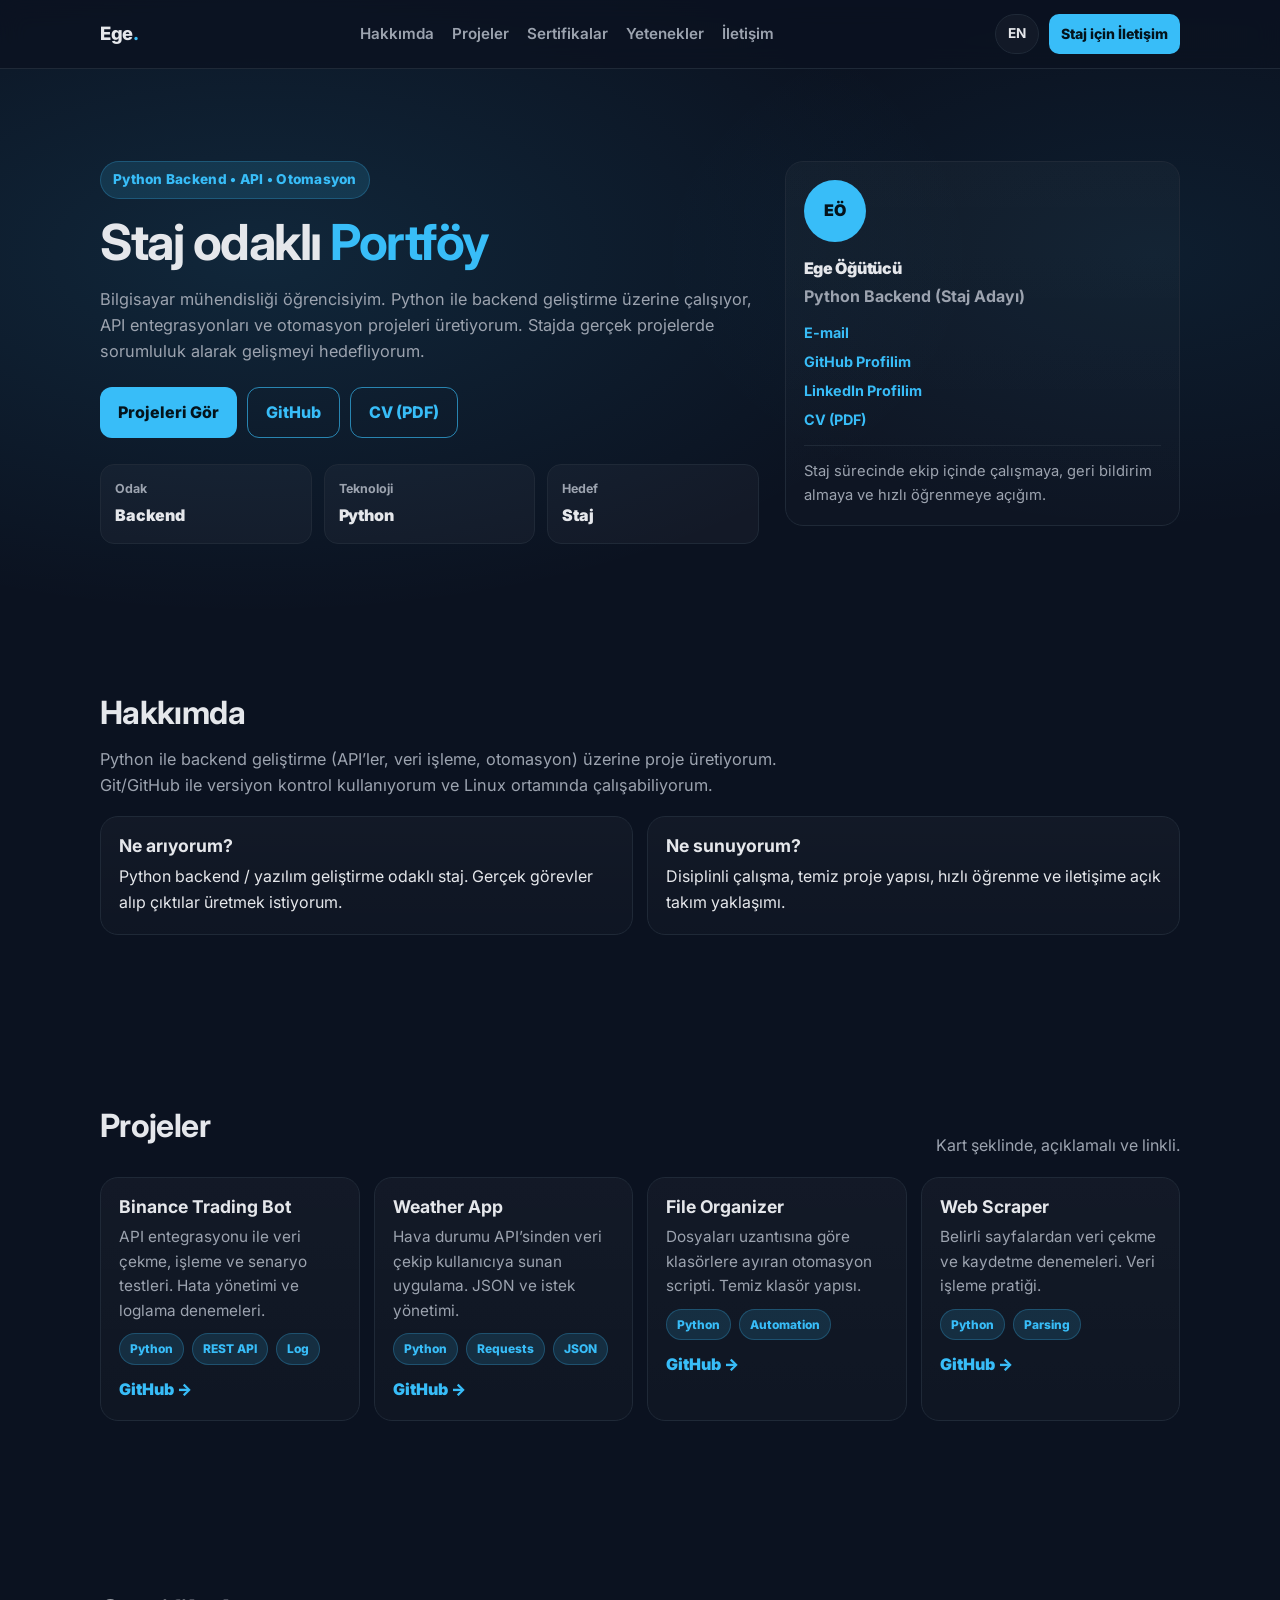
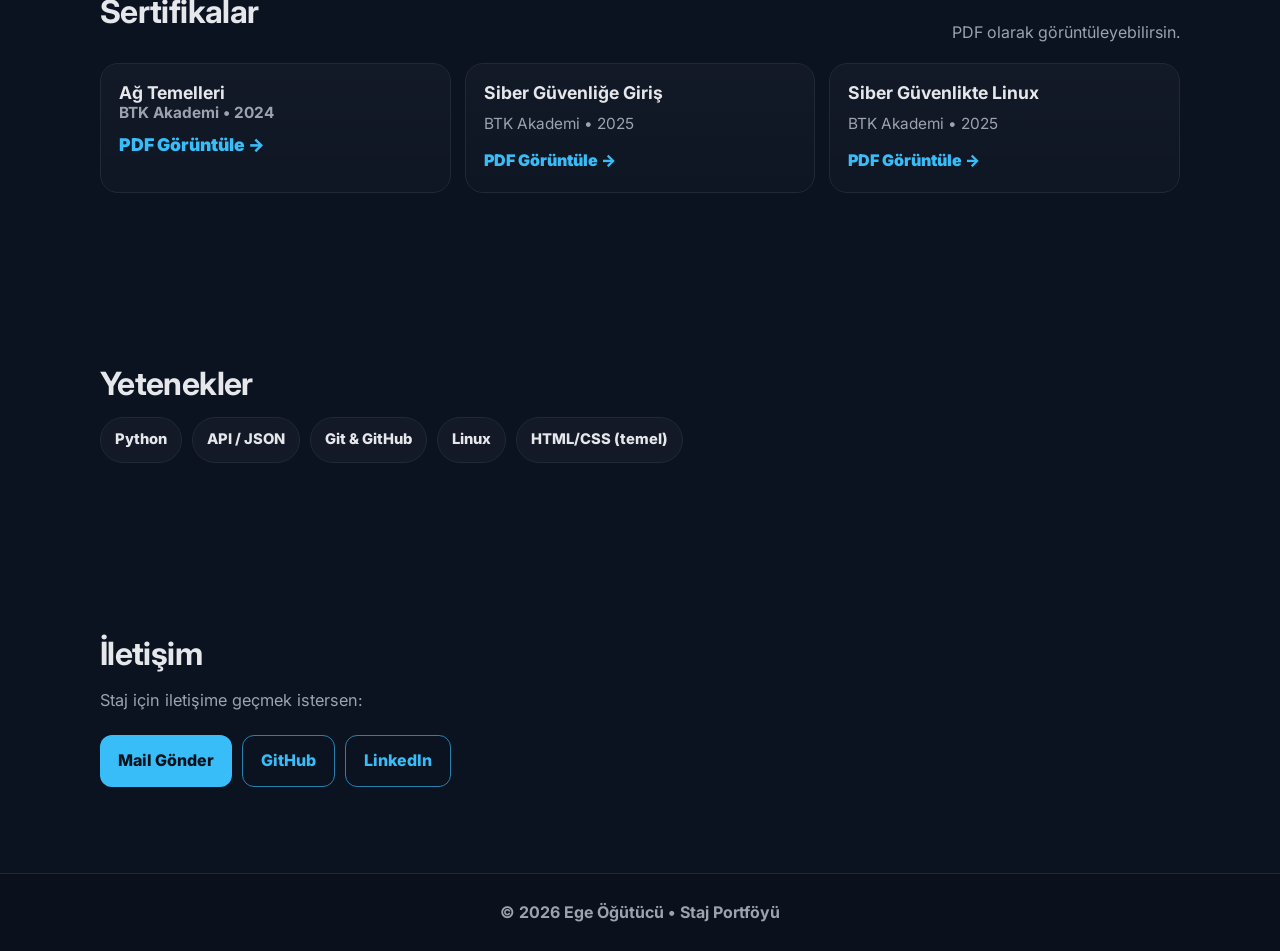
==== index.html @ eed1f924 "Web sitem ve siber güvenlik dökümanlarım" ====
<!doctype html>
<html lang="tr">

<head>
  <meta charset="UTF-8" />
  <meta name="viewport" content="width=device-width, initial-scale=1" />
  <title>Ege Öğütücü | Staj Portföyü</title>
  <meta name="description" content="Ege Öğütücü - Python Backend odaklı staj portföy sitesi." />

  <link rel="preconnect" href="https://fonts.googleapis.com">
  <link rel="preconnect" href="https://fonts.gstatic.com" crossorigin>
  <link href="https://fonts.googleapis.com/css2?family=Inter:wght@400;600;800&display=swap" rel="stylesheet">
  <link rel="stylesheet" href="style.css" />
</head>

<body>
  <!-- NAV -->
  <nav class="nav">
    <div class="container nav-inner">
      <a class="brand" href="#top">Ege<span>.</span></a>

      <div class="nav-links">
        <a href="#about">Hakkımda</a>
        <a href="#projects">Projeler</a>
        <a href="#certificates">Sertifikalar</a>
        <a href="#skills">Yetenekler</a>
        <a href="#contact">İletişim</a>
      </div>

      <div class="nav-actions">
        <a class="pill" href="en.html">EN</a>
        <a class="btn btn-sm" href="#contact">Staj için İletişim</a>
      </div>
    </div>
  </nav>

  <!-- HERO (BURASI SADECE HERO) -->
  <main id="top" class="hero">
    <div class="container hero-grid">
      <!-- SOL -->
      <div>
        <p class="badge">Python Backend • API • Otomasyon</p>
        <h1>Staj odaklı <span class="accent">Portföy</span></h1>
        <p class="subtitle">
          Bilgisayar mühendisliği öğrencisiyim. Python ile backend geliştirme üzerine çalışıyor,
          API entegrasyonları ve otomasyon projeleri üretiyorum. Stajda gerçek projelerde sorumluluk alarak gelişmeyi
          hedefliyorum.
        </p>

        <div class="cta">
          <a class="btn" href="#projects">Projeleri Gör</a>
          <a class="btn btn-ghost" href="https://github.com/Egeogutucu26" target="_blank"
            rel="noreferrer noopener">GitHub</a>
          <a class="btn btn-ghost" href="Ege-Ogutucu-CV.pdf" target="_blank" rel="noreferrer noopener">CV (PDF)</a>
        </div>

        <div class="stats">
          <div class="stat">
            <div class="k">Odak</div>
            <div class="v">Backend</div>
          </div>
          <div class="stat">
            <div class="k">Teknoloji</div>
            <div class="v">Python</div>
          </div>
          <div class="stat">
            <div class="k">Hedef</div>
            <div class="v">Staj</div>
          </div>
        </div>
      </div>

      <!-- SAĞ: PROFİL KARTI -->
      <aside class="card profile">
        <div class="avatar">EÖ</div>
        <div class="p-name">Ege Öğütücü</div>
        <div class="p-role">Python Backend (Staj Adayı)</div>

        <div class="p-links">
          <a href="mailto:egeogutucu@gmail.com">E-mail</a>
          <a href="https://github.com/Egeogutucu26" target="_blank" rel="noreferrer noopener">GitHub Profilim</a>
          <a href="https://www.linkedin.com/in/ege-öğütücü-393560169" target="_blank" rel="noreferrer noopener">LinkedIn
            Profilim</a>
          <a href="Ege-Ogutucu-CV.pdf" target="_blank" rel="noreferrer noopener">CV (PDF)</a>
        </div>

        <div class="p-note">
          Staj sürecinde ekip içinde çalışmaya, geri bildirim almaya ve hızlı öğrenmeye açığım.
        </div>
      </aside>
    </div>
  </main>

  <!-- ABOUT -->
  <section id="about" class="section">
    <div class="container">
      <h2>Hakkımda</h2>
      <p class="lead">
        Python ile backend geliştirme (API’ler, veri işleme, otomasyon) üzerine proje üretiyorum.
        Git/GitHub ile versiyon kontrol kullanıyorum ve Linux ortamında çalışabiliyorum.
      </p>

      <div class="two">
        <div class="card">
          <h3>Ne arıyorum?</h3>
          <p>Python backend / yazılım geliştirme odaklı staj. Gerçek görevler alıp çıktılar üretmek istiyorum.</p>
        </div>
        <div class="card">
          <h3>Ne sunuyorum?</h3>
          <p>Disiplinli çalışma, temiz proje yapısı, hızlı öğrenme ve iletişime açık takım yaklaşımı.</p>
        </div>
      </div>
    </div>
  </section>

  <!-- PROJECTS -->
  <section id="projects" class="section">
    <div class="container">
      <div class="head">
        <h2>Projeler</h2>
        <p class="muted">Kart şeklinde, açıklamalı ve linkli.</p>
      </div>

      <div class="grid">
        <article class="card project">
          <h3>Binance Trading Bot</h3>
          <p>API entegrasyonu ile veri çekme, işleme ve senaryo testleri. Hata yönetimi ve loglama denemeleri.</p>
          <div class="tags"><span>Python</span><span>REST API</span><span>Log</span></div>
          <a class="link" href="https://github.com/Egeogutucu26" target="_blank" rel="noreferrer noopener">GitHub →</a>
        </article>

        <article class="card project">
          <h3>Weather App</h3>
          <p>Hava durumu API’sinden veri çekip kullanıcıya sunan uygulama. JSON ve istek yönetimi.</p>
          <div class="tags"><span>Python</span><span>Requests</span><span>JSON</span></div>
          <a class="link" href="https://github.com/Egeogutucu26" target="_blank" rel="noreferrer noopener">GitHub →</a>
        </article>

        <article class="card project">
          <h3>File Organizer</h3>
          <p>Dosyaları uzantısına göre klasörlere ayıran otomasyon scripti. Temiz klasör yapısı.</p>
          <div class="tags"><span>Python</span><span>Automation</span></div>
          <a class="link" href="https://github.com/Egeogutucu26" target="_blank" rel="noreferrer noopener">GitHub →</a>
        </article>

        <article class="card project">
          <h3>Web Scraper</h3>
          <p>Belirli sayfalardan veri çekme ve kaydetme denemeleri. Veri işleme pratiği.</p>
          <div class="tags"><span>Python</span><span>Parsing</span></div>
          <a class="link" href="https://github.com/Egeogutucu26" target="_blank" rel="noreferrer noopener">GitHub →</a>
        </article>
      </div>
    </div>
  </section>

  <!-- CERTIFICATES (BUNLAR ARTIK DOĞRU YERDE) -->
  <section id="certificates" class="section">
    <div class="container">
      <div class="head">
        <h2>Sertifikalar</h2>
        <p class="muted">PDF olarak görüntüleyebilirsin.</p>
      </div>

      <div class="grid">
        <article class="card project">
          <h3>Ağ Temelleri<f/h3>
          <p>BTK Akademi • 2024</p>
          <a class="link" href="ag-temelleri.pdf" target="_blank" rel="noreferrer noopener">PDF Görüntüle →</a>
        </article>

        <article class="card project">
          <h3>Siber Güvenliğe Giriş</h3>
          <p>BTK Akademi • 2025</p>
          <a class="link" href="siber-guvenlik-giris.pdf" target="_blank" rel="noreferrer noopener">PDF Görüntüle →</a>
        </article>

        <article class="card project">
          <h3>Siber Güvenlikte Linux</h3>
          <p>BTK Akademi • 2025</p>
          <a class="link" href="siber-linux.pdf" target="_blank" rel="noreferrer noopener">PDF Görüntüle →</a>
        </article>
      </div>
    </div>
  </section>

  <!-- SKILLS -->
  <section id="skills" class="section">
    <div class="container">
      <h2>Yetenekler</h2>
      <div class="skills">
        <span class="chip">Python</span>
        <span class="chip">API / JSON</span>
        <span class="chip">Git & GitHub</span>
        <span class="chip">Linux</span>
        <span class="chip">HTML/CSS (temel)</span>
      </div>
    </div>
  </section>

  <!-- CONTACT -->
  <section id="contact" class="section">
    <div class="container">
      <h2>İletişim</h2>
      <p class="lead">Staj için iletişime geçmek istersen:</p>

      <div class="cta">
        <a class="btn" href="mailto:egeogutucu@gmail.com">Mail Gönder</a>
        <a class="btn btn-ghost" href="https://github.com/Egeogutucu26" target="_blank"
          rel="noreferrer noopener">GitHub</a>
        <a class="btn btn-ghost" href="https://www.linkedin.com/in/ege-öğütücü-393560169" target="_blank"
          rel="noreferrer noopener">LinkedIn</a>
      </div>
    </div>
  </section>

  <footer class="footer">
    <div class="container">
      © <span id="year"></span> Ege Öğütücü • Staj Portföyü
    </div>
  </footer>

  <script>
    document.getElementById("year").textContent = new Date().getFullYear();
  </script>
</body>

</html>
---- style.css ----
/* =========================
   RESET + THEME
========================= */
* {
  margin: 0;
  padding: 0;
  box-sizing: border-box;
}

:root {
  --bg: #0b1220;
  --panel: #0f172a;
  --panel2: #111827;
  --border: #1f2937;
  --text: #e5e7eb;
  --muted: #9ca3af;
  --accent: #38bdf8;
  --accentSoft: rgba(56, 189, 248, .14);
  --shadow: 0 18px 45px rgba(0, 0, 0, .35);
  --radius: 18px;
}

html {
  scroll-behavior: smooth;
}

body {
  font-family: "Inter", system-ui, -apple-system, Segoe UI, Roboto, Arial, sans-serif;
  background: radial-gradient(1200px 600px at 20% 10%, rgba(56, 189, 248, .12), transparent 60%),
    radial-gradient(900px 500px at 90% 10%, rgba(48, 186, 245, 0.07), transparent 55%),
    var(--bg);
  color: var(--text);
  line-height: 1.6;
}

/* =========================
   LAYOUT
========================= */
.container {
  max-width: 1120px;
  margin: 0 auto;
  padding: 0 20px;
}

.section {
  padding: 86px 0;
}

h1,
h2,
h3 {
  line-height: 1.2;
}

h2 {
  font-size: 2rem;
  margin-bottom: 14px;
  letter-spacing: -0.02em;
}

h3 {
  font-size: 1.1rem;
  margin-bottom: 8px;
}

.lead {
  max-width: 760px;
  color: var(--muted);
  font-size: 1.02rem;
}

.muted {
  color: var(--muted);
}

.accent {
  color: var(--accent);
}

/* =========================
   NAV
========================= */
.nav {
  position: sticky;
  top: 0;
  z-index: 50;
  background: rgba(11, 18, 32, .75);
  backdrop-filter: blur(12px);
  border-bottom: 1px solid var(--border);
}

.nav-inner {
  height: 68px;
  display: flex;
  align-items: center;
  justify-content: space-between;
  gap: 18px;
}

.brand {
  text-decoration: none;
  font-weight: 800;
  font-size: 1.15rem;
  color: var(--text);
  letter-spacing: -0.02em;
}

.brand span {
  color: var(--accent);
}

.nav-links {
  display: flex;
  gap: 18px;
  align-items: center;
  flex-wrap: wrap;
}

.nav-links a {
  text-decoration: none;
  color: var(--muted);
  font-weight: 600;
  font-size: .95rem;
}

.nav-links a:hover {
  color: var(--accent);
}

.nav-actions {
  display: flex;
  align-items: center;
  gap: 10px;
}

/* Language pill */
.pill {
  text-decoration: none;
  color: var(--text);
  border: 1px solid var(--border);
  background: rgba(255, 255, 255, .03);
  padding: 8px 12px;
  border-radius: 999px;
  font-weight: 700;
  font-size: .85rem;
}

.pill:hover {
  border-color: rgba(56, 189, 248, .6);
  background: var(--accentSoft);
}

/* =========================
   BUTTONS
========================= */
.btn {
  display: inline-flex;
  align-items: center;
  justify-content: center;
  gap: 8px;
  padding: 12px 18px;
  border-radius: 12px;
  background: var(--accent);
  color: #04131b;
  text-decoration: none;
  font-weight: 800;
  transition: transform .15s ease, box-shadow .15s ease, background .15s ease;
}

.btn:hover {
  transform: translateY(-2px);
  box-shadow: 0 14px 35px rgba(56, 189, 248, .18);
}

.btn-ghost {
  background: transparent;
  color: var(--accent);
  border: 1px solid rgba(56, 189, 248, .65);
}

.btn-ghost:hover {
  background: var(--accentSoft);
  box-shadow: none;
}

.btn-sm {
  padding: 9px 12px;
  border-radius: 10px;
  font-size: .88rem;
}

/* =========================
   HERO
========================= */
.hero {
  padding: 92px 0 64px;
}

.hero-grid {
  display: grid;
  grid-template-columns: 1.25fr .75fr;
  gap: 26px;
  align-items: start;
}

.badge {
  display: inline-block;
  padding: 7px 12px;
  border-radius: 999px;
  background: var(--accentSoft);
  color: var(--accent);
  border: 1px solid rgba(56, 189, 248, .25);
  font-weight: 800;
  font-size: .85rem;
  letter-spacing: .02em;
  margin-bottom: 14px;
}

.hero h1 {
  font-size: clamp(2.2rem, 4vw, 3.1rem);
  letter-spacing: -0.03em;
}

.subtitle {
  margin-top: 14px;
  max-width: 680px;
  color: var(--muted);
  font-size: 1.02rem;
}

.cta {
  margin-top: 22px;
  display: flex;
  gap: 10px;
  flex-wrap: wrap;
}

/* Stats */
.stats {
  margin-top: 26px;
  display: grid;
  grid-template-columns: repeat(3, 1fr);
  gap: 12px;
}

.stat {
  padding: 14px;
  border-radius: 14px;
  background: rgba(255, 255, 255, .03);
  border: 1px solid var(--border);
}

.stat .k {
  color: var(--muted);
  font-size: .78rem;
  font-weight: 700;
}

.stat .v {
  margin-top: 4px;
  font-weight: 900;
  letter-spacing: -0.01em;
}

/* =========================
   CARDS
========================= */
.card {
  background: linear-gradient(180deg, rgba(255, 255, 255, .03), rgba(255, 255, 255, .015));
  border: 1px solid var(--border);
  border-radius: var(--radius);
  padding: 18px;
  box-shadow: none;
}

.profile {
  position: sticky;
  top: 92px;
}

.avatar {
  width: 62px;
  height: 62px;
  border-radius: 50%;
  background: var(--accent);
  color: #04131b;
  display: grid;
  place-items: center;
  font-weight: 900;
  margin-bottom: 14px;
}

.p-name {
  font-weight: 900;
  letter-spacing: -0.02em;
}

.p-role {
  color: var(--muted);
  font-weight: 700;
  margin-top: 2px;
}

.p-links {
  margin-top: 12px;
  display: grid;
  gap: 6px;
}

.p-links a {
  text-decoration: none;
  color: var(--accent);
  font-weight: 700;
  font-size: .9rem;
}

.p-note {
  margin-top: 14px;
  padding-top: 14px;
  border-top: 1px solid var(--border);
  color: var(--muted);
  font-size: .92rem;
}

/* =========================
   ABOUT LAYOUT
========================= */
.two {
  margin-top: 18px;
  display: grid;
  grid-template-columns: repeat(2, 1fr);
  gap: 14px;
}

/* =========================
   PROJECT GRID
========================= */
.head {
  display: flex;
  align-items: end;
  justify-content: space-between;
  gap: 14px;
  margin-bottom: 18px;
}

.grid {
  display: grid;
  grid-template-columns: repeat(auto-fit, minmax(240px, 1fr));
  gap: 14px;
}

.project {
  transition: transform .15s ease, box-shadow .15s ease, border-color .15s ease;
}

.project:hover {
  transform: translateY(-4px);
  border-color: rgba(56, 189, 248, .35);
  box-shadow: var(--shadow);
}

.project p {
  color: var(--muted);
  font-size: .96rem;
}

.tags {
  margin-top: 10px;
  display: flex;
  gap: 8px;
  flex-wrap: wrap;
}

.tags span {
  display: inline-flex;
  padding: 5px 10px;
  border-radius: 999px;
  background: var(--accentSoft);
  border: 1px solid rgba(56, 189, 248, .25);
  color: var(--accent);
  font-weight: 800;
  font-size: .75rem;
}

.link {
  display: inline-block;
  margin-top: 12px;
  text-decoration: none;
  color: var(--accent);
  font-weight: 900;
}

/* =========================
   SKILLS
========================= */
.skills {
  display: flex;
  flex-wrap: wrap;
  gap: 10px;
  margin-top: 10px;
}

.chip {
  display: inline-flex;
  padding: 10px 14px;
  border-radius: 999px;
  border: 1px solid var(--border);
  background: rgba(255, 255, 255, .03);
  font-weight: 800;
  font-size: .92rem;
}

/* =========================
   FOOTER
========================= */
.footer {
  border-top: 1px solid var(--border);
  padding: 26px 0;
  color: var(--muted);
  text-align: center;
  font-weight: 700;
  background: rgba(0, 0, 0, .12);
}

/* =========================
   RESPONSIVE
========================= */
@media (max-width: 980px) {
  .hero-grid {
    grid-template-columns: 1fr;
  }

  .profile {
    position: static;
  }

  .stats {
    grid-template-columns: 1fr;
  }

  .two {
    grid-template-columns: 1fr;
  }

  .nav-inner {
    height: auto;
    padding: 12px 0;
    align-items: flex-start;
  }

  .nav-links {
    gap: 12px;
  }
}
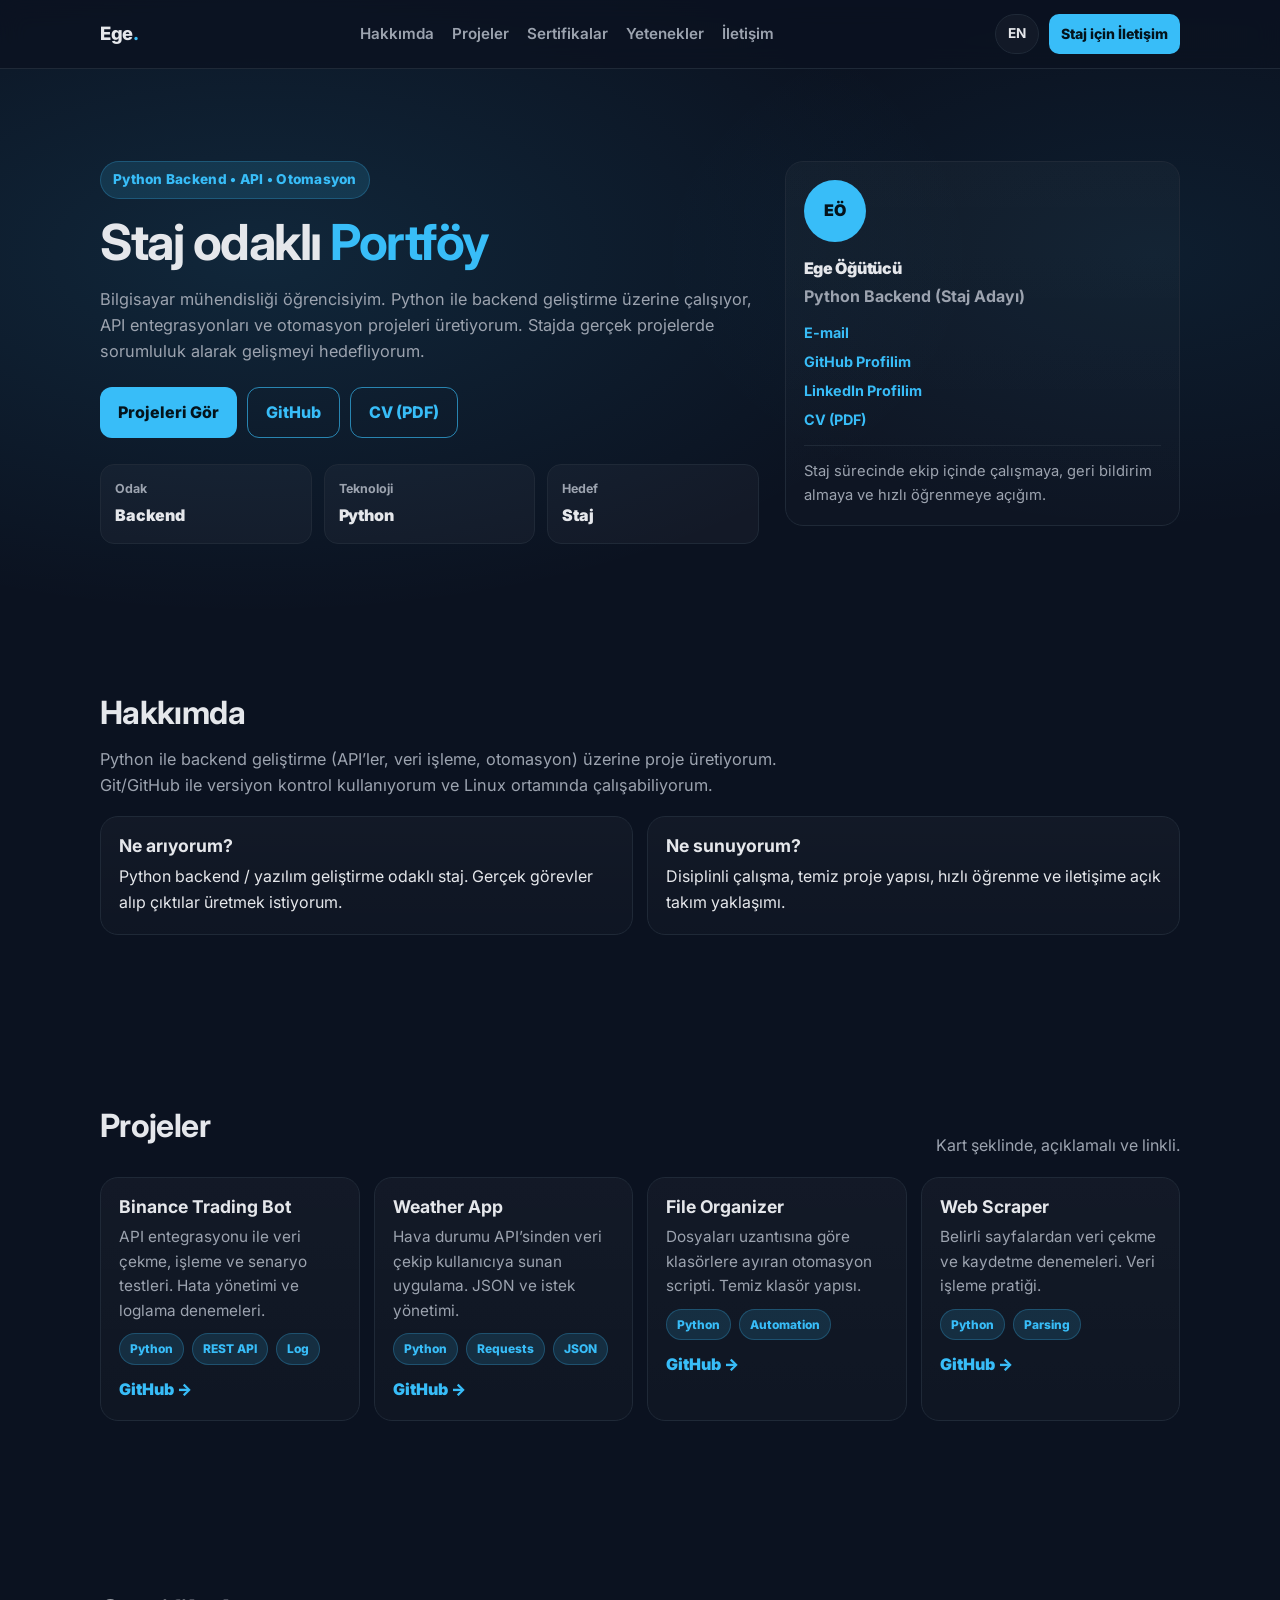
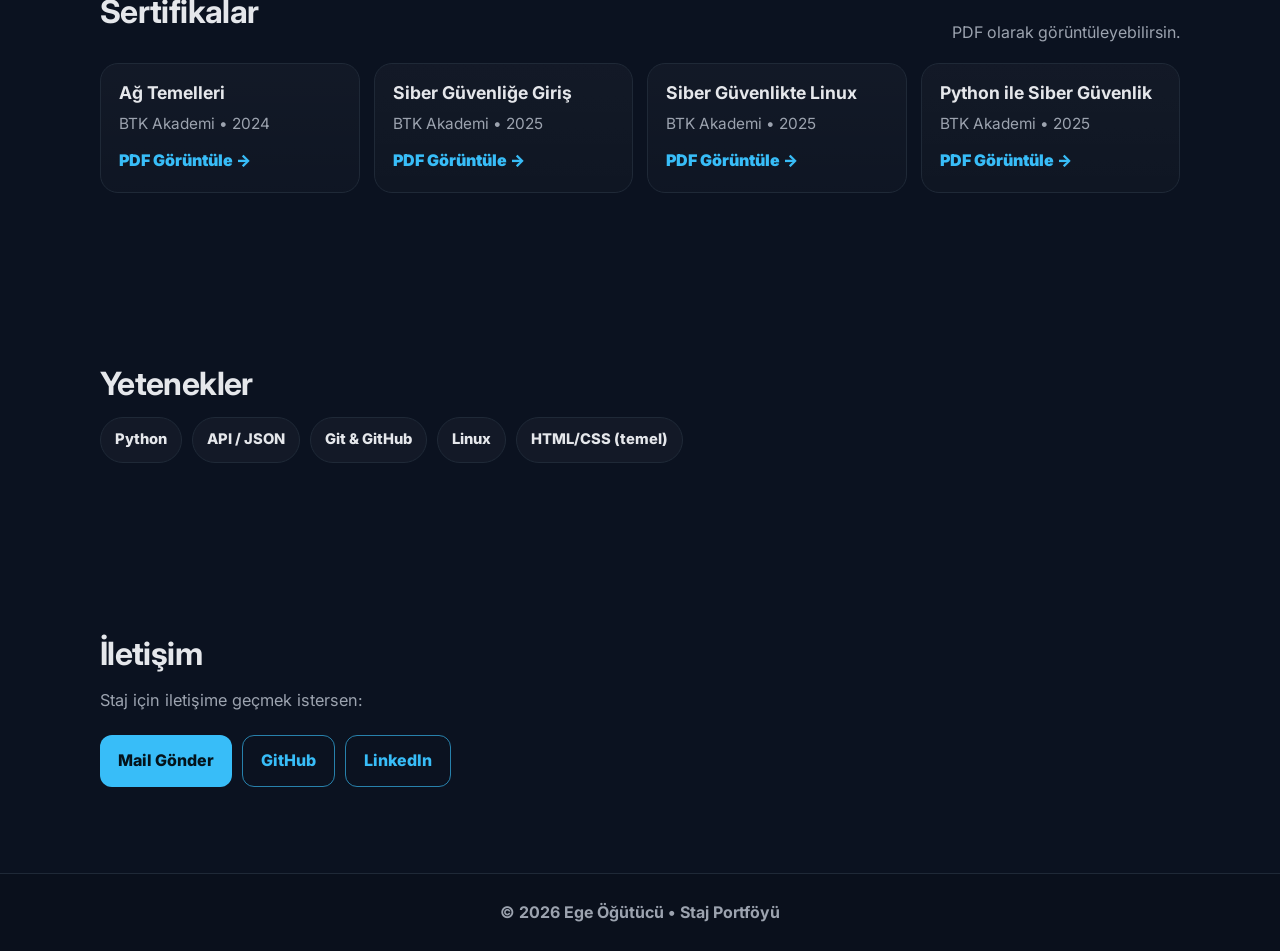
==== commit 553d29ab: "Python sertifikası eklendi ve HTML dosyaları güncellendi" ====
--- a/index.html
+++ b/index.html
@@ -163,7 +163,7 @@
 
       <div class="grid">
         <article class="card project">
-          <h3>Ağ Temelleri<f/h3>
+          <h3>Ağ Temelleri</h3>
           <p>BTK Akademi • 2024</p>
           <a class="link" href="ag-temelleri.pdf" target="_blank" rel="noreferrer noopener">PDF Görüntüle →</a>
         </article>
@@ -179,6 +179,11 @@
           <p>BTK Akademi • 2025</p>
           <a class="link" href="siber-linux.pdf" target="_blank" rel="noreferrer noopener">PDF Görüntüle →</a>
         </article>
+
+        <article class="card project">
+          <h3>Python ile Siber Güvenlik</h3>
+          <p>BTK Akademi • 2025</p>
+          <a class="link" href="python-siber.pdf" target="_blank" rel="noreferrer noopener">PDF Görüntüle →</a>
       </div>
     </div>
   </section>
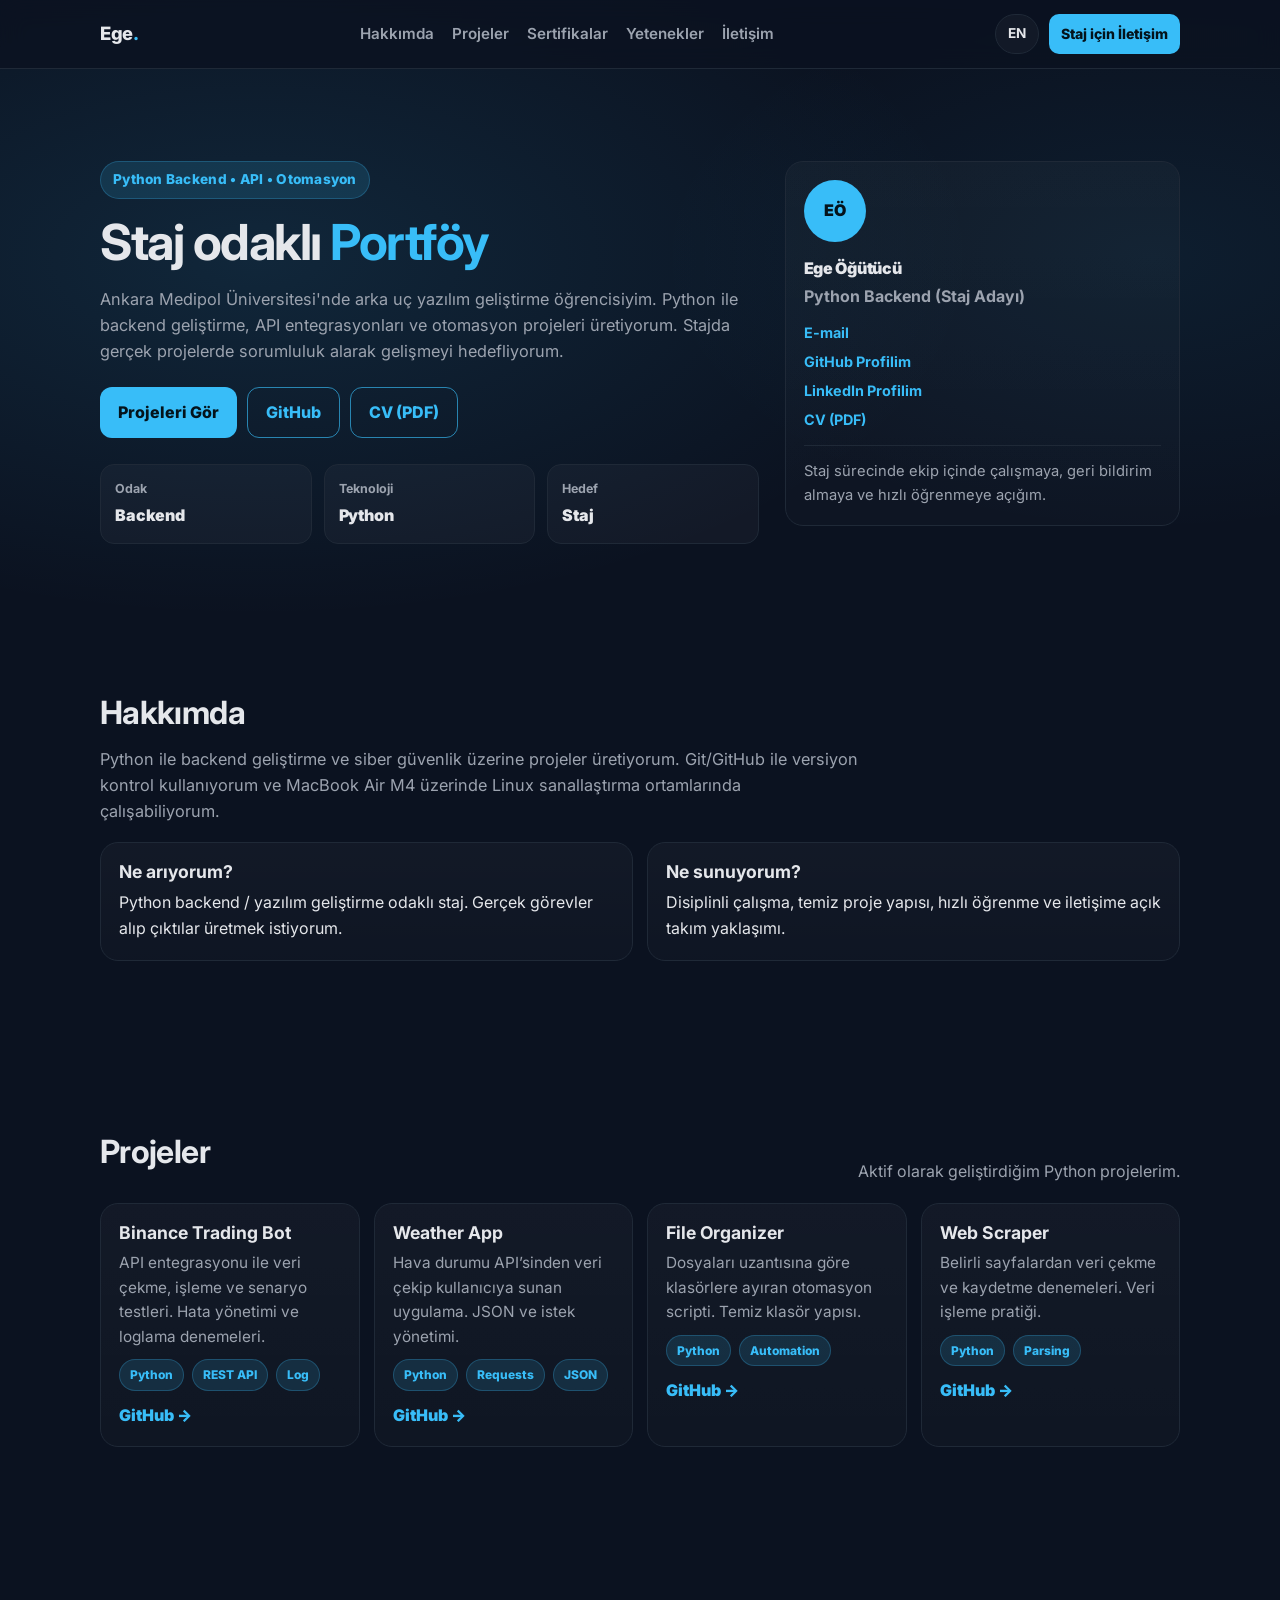
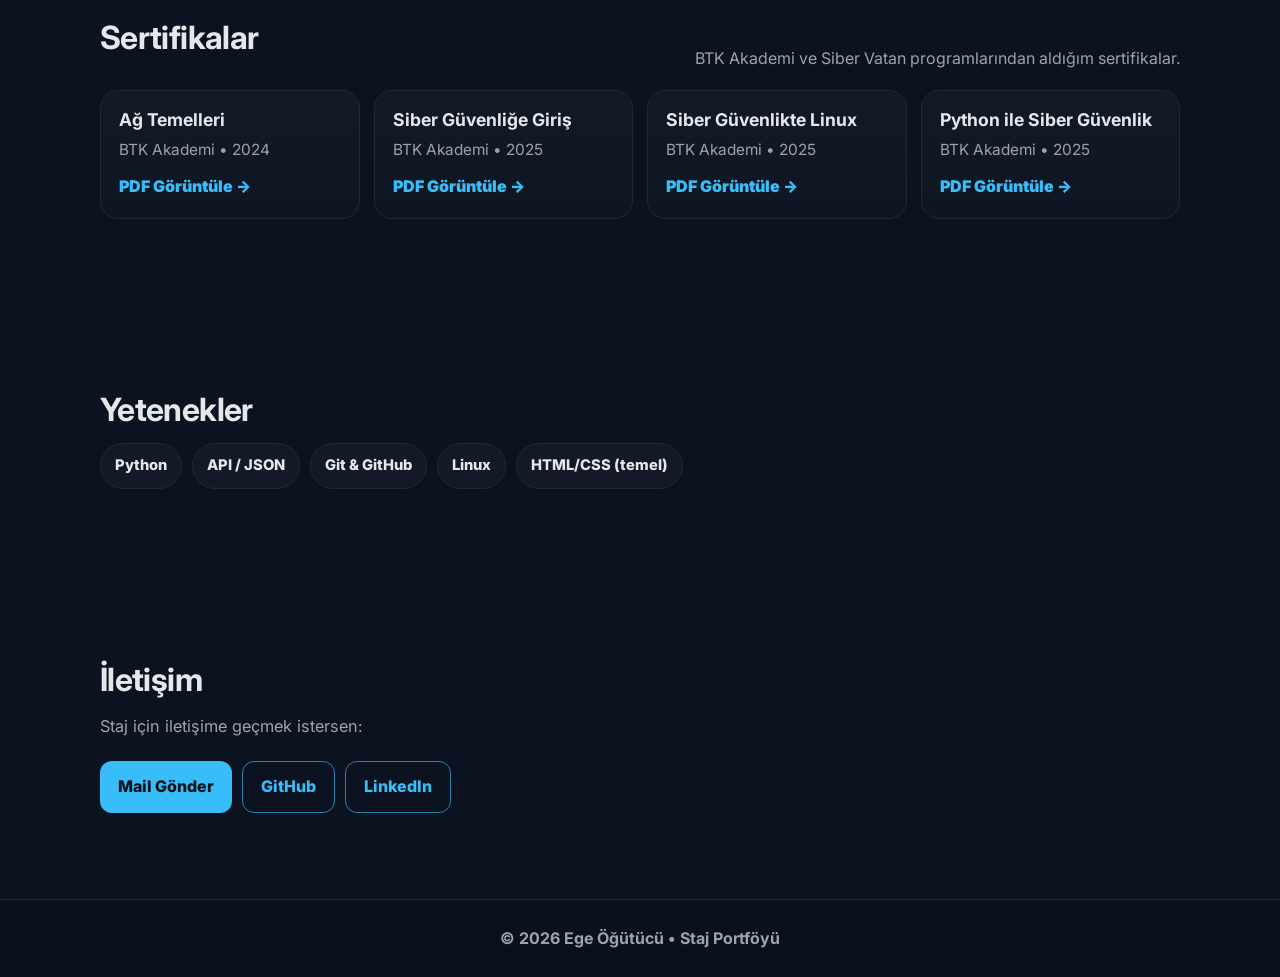
==== commit 65db43b2: "index ve EN sayfalari dil gecisi duzeltildi" ====
--- a/index.html
+++ b/index.html
@@ -28,13 +28,14 @@
       </div>
 
       <div class="nav-actions">
-        <a class="pill" href="en.html">EN</a>
+        <!-- Vercel hatasını önlemek için dosya adını GitHub'daki gibi EN.html yaptık -->
+        <a class="pill" href="EN.html">EN</a>
         <a class="btn btn-sm" href="#contact">Staj için İletişim</a>
       </div>
     </div>
   </nav>
 
-  <!-- HERO (BURASI SADECE HERO) -->
+  <!-- HERO -->
   <main id="top" class="hero">
     <div class="container hero-grid">
       <!-- SOL -->
@@ -42,15 +43,13 @@
         <p class="badge">Python Backend • API • Otomasyon</p>
         <h1>Staj odaklı <span class="accent">Portföy</span></h1>
         <p class="subtitle">
-          Bilgisayar mühendisliği öğrencisiyim. Python ile backend geliştirme üzerine çalışıyor,
-          API entegrasyonları ve otomasyon projeleri üretiyorum. Stajda gerçek projelerde sorumluluk alarak gelişmeyi
-          hedefliyorum.
+          Ankara Medipol Üniversitesi'nde arka uç yazılım geliştirme öğrencisiyim. Python ile backend geliştirme, 
+          API entegrasyonları ve otomasyon projeleri üretiyorum. Stajda gerçek projelerde sorumluluk alarak gelişmeyi hedefliyorum.
         </p>
 
         <div class="cta">
           <a class="btn" href="#projects">Projeleri Gör</a>
-          <a class="btn btn-ghost" href="https://github.com/Egeogutucu26" target="_blank"
-            rel="noreferrer noopener">GitHub</a>
+          <a class="btn btn-ghost" href="https://github.com/Egeogutucu26" target="_blank" rel="noreferrer noopener">GitHub</a>
           <a class="btn btn-ghost" href="Ege-Ogutucu-CV.pdf" target="_blank" rel="noreferrer noopener">CV (PDF)</a>
         </div>
 
@@ -79,8 +78,7 @@
         <div class="p-links">
           <a href="mailto:egeogutucu@gmail.com">E-mail</a>
           <a href="https://github.com/Egeogutucu26" target="_blank" rel="noreferrer noopener">GitHub Profilim</a>
-          <a href="https://www.linkedin.com/in/ege-öğütücü-393560169" target="_blank" rel="noreferrer noopener">LinkedIn
-            Profilim</a>
+          <a href="https://www.linkedin.com/in/ege-öğütücü-393560169" target="_blank" rel="noreferrer noopener">LinkedIn Profilim</a>
           <a href="Ege-Ogutucu-CV.pdf" target="_blank" rel="noreferrer noopener">CV (PDF)</a>
         </div>
 
@@ -96,8 +94,8 @@
     <div class="container">
       <h2>Hakkımda</h2>
       <p class="lead">
-        Python ile backend geliştirme (API’ler, veri işleme, otomasyon) üzerine proje üretiyorum.
-        Git/GitHub ile versiyon kontrol kullanıyorum ve Linux ortamında çalışabiliyorum.
+        Python ile backend geliştirme ve siber güvenlik üzerine projeler üretiyorum. 
+        Git/GitHub ile versiyon kontrol kullanıyorum ve MacBook Air M4 üzerinde Linux sanallaştırma ortamlarında çalışabiliyorum.
       </p>
 
       <div class="two">
@@ -118,7 +116,7 @@
     <div class="container">
       <div class="head">
         <h2>Projeler</h2>
-        <p class="muted">Kart şeklinde, açıklamalı ve linkli.</p>
+        <p class="muted">Aktif olarak geliştirdiğim Python projelerim.</p>
       </div>
 
       <div class="grid">
@@ -153,12 +151,12 @@
     </div>
   </section>
 
-  <!-- CERTIFICATES (BUNLAR ARTIK DOĞRU YERDE) -->
+  <!-- CERTIFICATES -->
   <section id="certificates" class="section">
     <div class="container">
       <div class="head">
         <h2>Sertifikalar</h2>
-        <p class="muted">PDF olarak görüntüleyebilirsin.</p>
+        <p class="muted">BTK Akademi ve Siber Vatan programlarından aldığım sertifikalar.</p>
       </div>
 
       <div class="grid">
@@ -171,19 +169,20 @@
         <article class="card project">
           <h3>Siber Güvenliğe Giriş</h3>
           <p>BTK Akademi • 2025</p>
-          <a class="link" href="siber-guvenlik-giris.pdf" target="_blank" rel="noreferrer noopener">PDF Görüntüle →</a>
+          <a class="link" href="siber-linux.pdf" target="_blank" rel="noreferrer noopener">PDF Görüntüle →</a>
         </article>
 
         <article class="card project">
           <h3>Siber Güvenlikte Linux</h3>
           <p>BTK Akademi • 2025</p>
-          <a class="link" href="siber-linux.pdf" target="_blank" rel="noreferrer noopener">PDF Görüntüle →</a>
+          <a class="link" href="siber-guvenlik-giris.pdf" target="_blank" rel="noreferrer noopener">PDF Görüntüle →</a>
         </article>
 
         <article class="card project">
           <h3>Python ile Siber Güvenlik</h3>
           <p>BTK Akademi • 2025</p>
           <a class="link" href="python-siber.pdf" target="_blank" rel="noreferrer noopener">PDF Görüntüle →</a>
+        </article>
       </div>
     </div>
   </section>
@@ -210,10 +209,8 @@
 
       <div class="cta">
         <a class="btn" href="mailto:egeogutucu@gmail.com">Mail Gönder</a>
-        <a class="btn btn-ghost" href="https://github.com/Egeogutucu26" target="_blank"
-          rel="noreferrer noopener">GitHub</a>
-        <a class="btn btn-ghost" href="https://www.linkedin.com/in/ege-öğütücü-393560169" target="_blank"
-          rel="noreferrer noopener">LinkedIn</a>
+        <a class="btn btn-ghost" href="https://github.com/Egeogutucu26" target="_blank" rel="noreferrer noopener">GitHub</a>
+        <a class="btn btn-ghost" href="https://www.linkedin.com/in/ege-öğütücü-393560169" target="_blank" rel="noreferrer noopener">LinkedIn</a>
       </div>
     </div>
   </section>
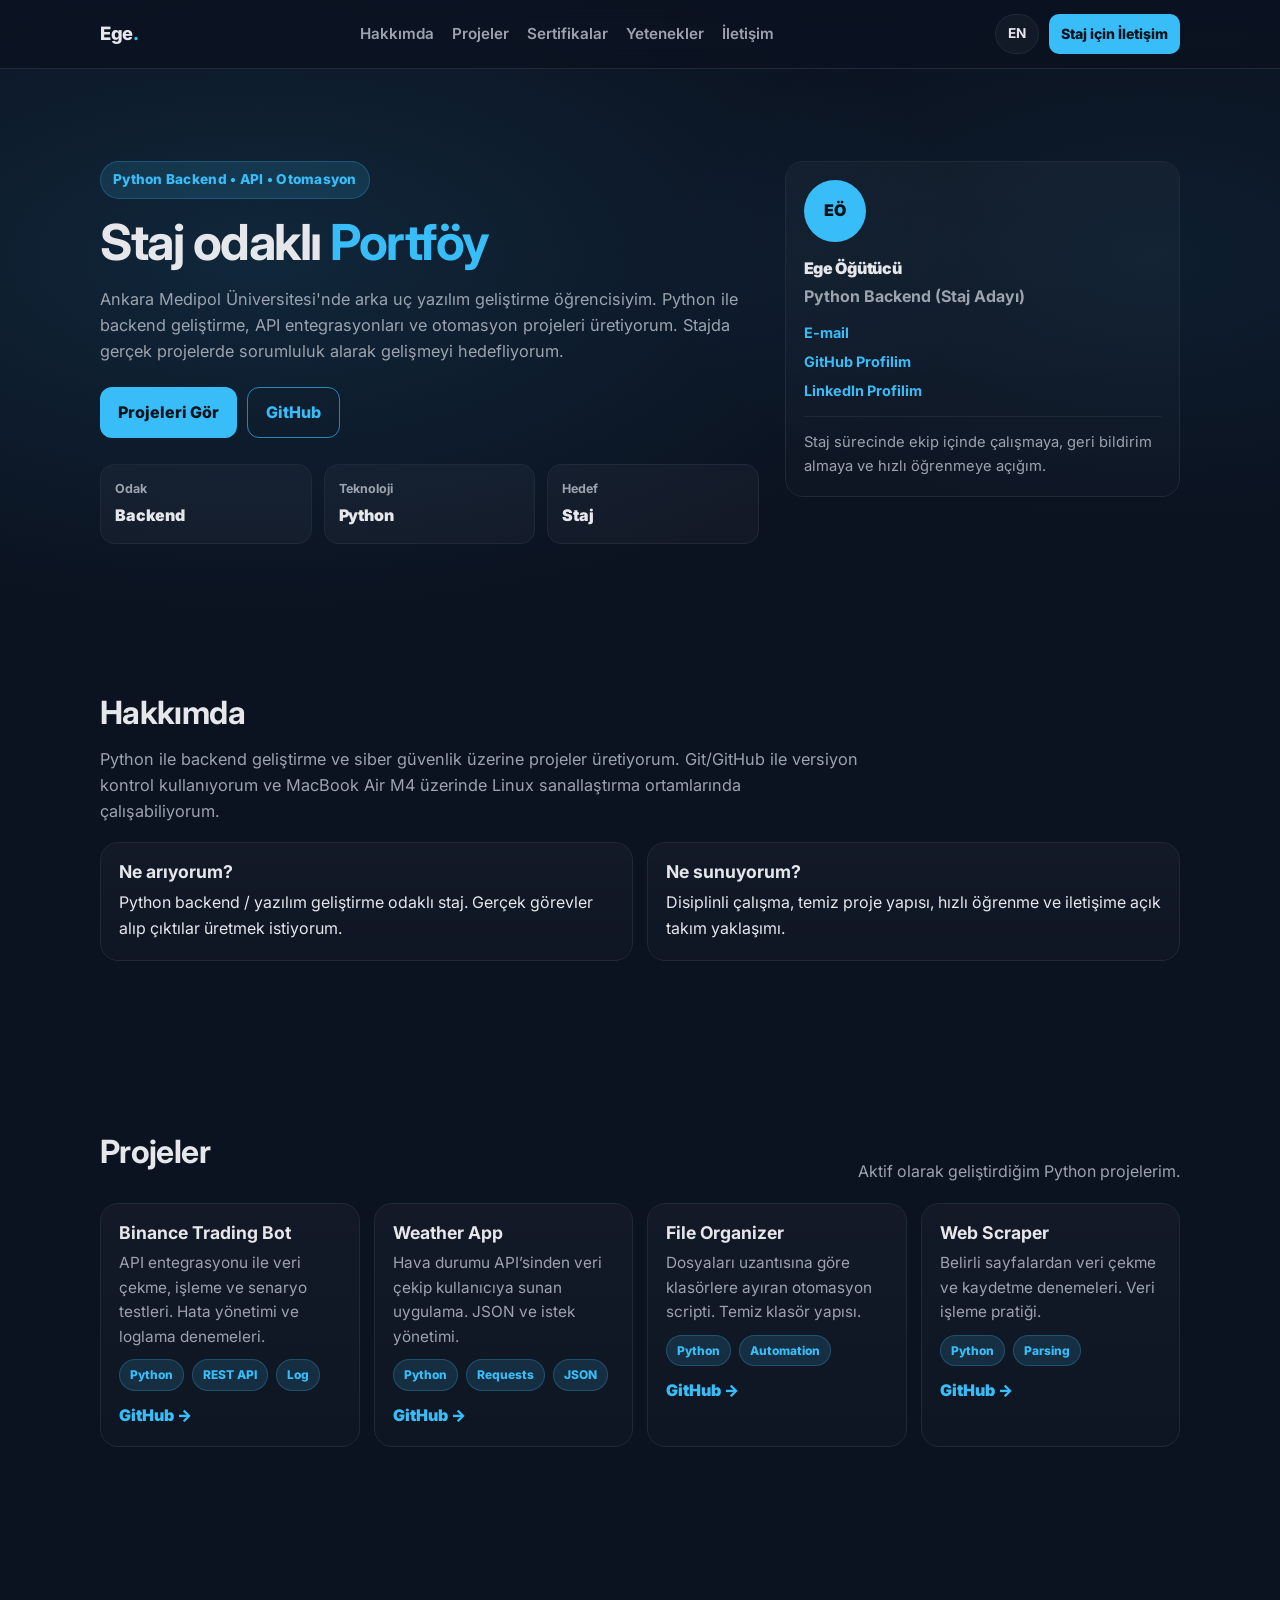
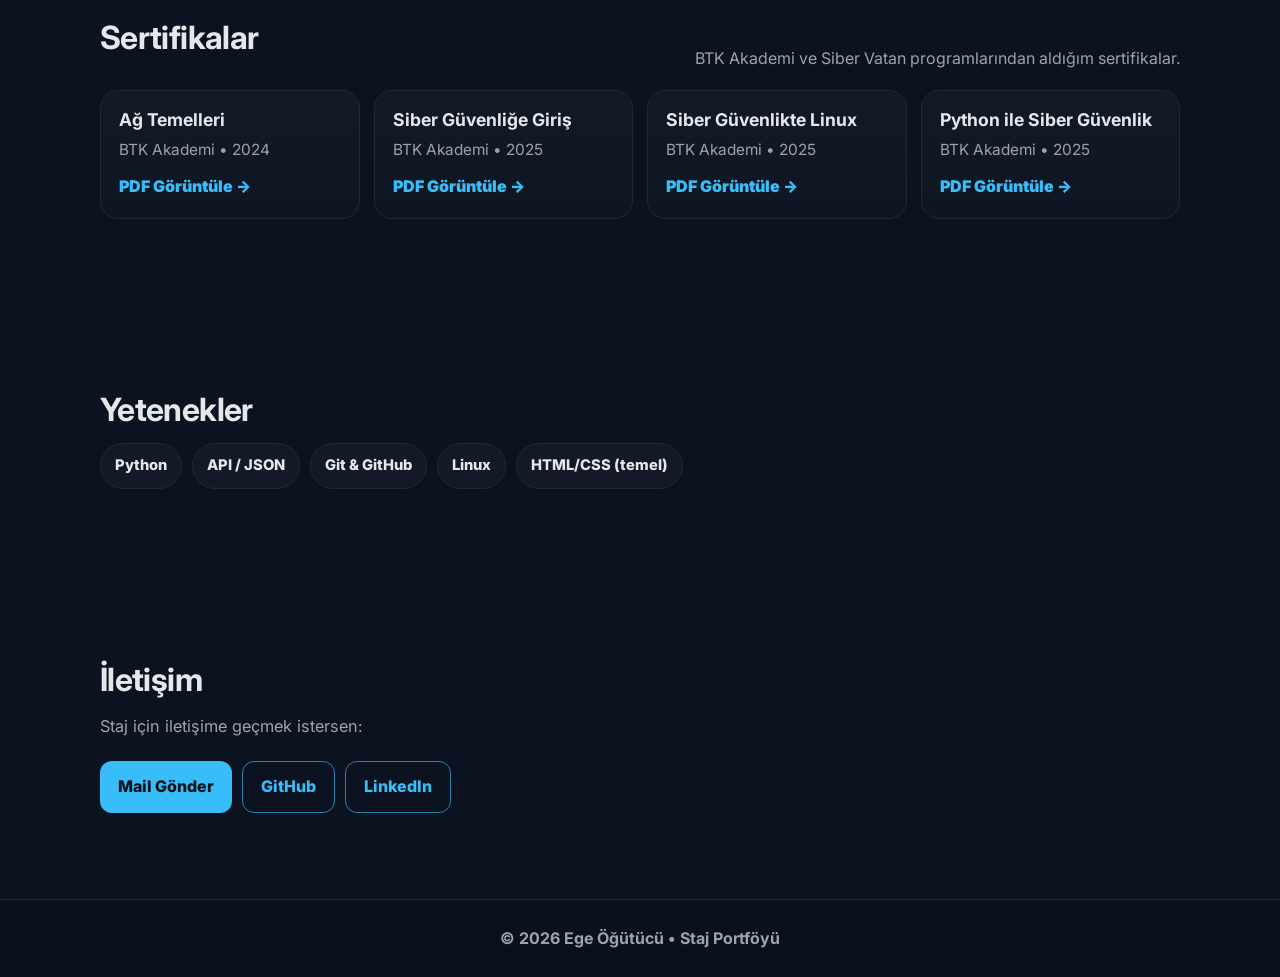
==== commit 0272b745: "Remove CV links and PDF from portfolio site" ====
--- a/index.html
+++ b/index.html
@@ -11,6 +11,10 @@
   <link rel="preconnect" href="https://fonts.gstatic.com" crossorigin>
   <link href="https://fonts.googleapis.com/css2?family=Inter:wght@400;600;800&display=swap" rel="stylesheet">
   <link rel="stylesheet" href="style.css" />
+  <link rel="apple-touch-icon" sizes="180x180" href="/apple-touch-icon.png">
+  <link rel="icon" type="image/png" sizes="32x32" href="/favicon-32x32.png">
+  <link rel="icon" type="image/png" sizes="16x16" href="/favicon-16x16.png">
+  <link rel="manifest" href="/site.webmanifest">
 </head>
 
 <body>
@@ -50,7 +54,6 @@
         <div class="cta">
           <a class="btn" href="#projects">Projeleri Gör</a>
           <a class="btn btn-ghost" href="https://github.com/Egeogutucu26" target="_blank" rel="noreferrer noopener">GitHub</a>
-          <a class="btn btn-ghost" href="Ege-Ogutucu-CV.pdf" target="_blank" rel="noreferrer noopener">CV (PDF)</a>
         </div>
 
         <div class="stats">
@@ -79,7 +82,6 @@
           <a href="mailto:egeogutucu@gmail.com">E-mail</a>
           <a href="https://github.com/Egeogutucu26" target="_blank" rel="noreferrer noopener">GitHub Profilim</a>
           <a href="https://www.linkedin.com/in/ege-öğütücü-393560169" target="_blank" rel="noreferrer noopener">LinkedIn Profilim</a>
-          <a href="Ege-Ogutucu-CV.pdf" target="_blank" rel="noreferrer noopener">CV (PDF)</a>
         </div>
 
         <div class="p-note">
@@ -226,4 +228,4 @@
   </script>
 </body>
 
-</html>+</html>
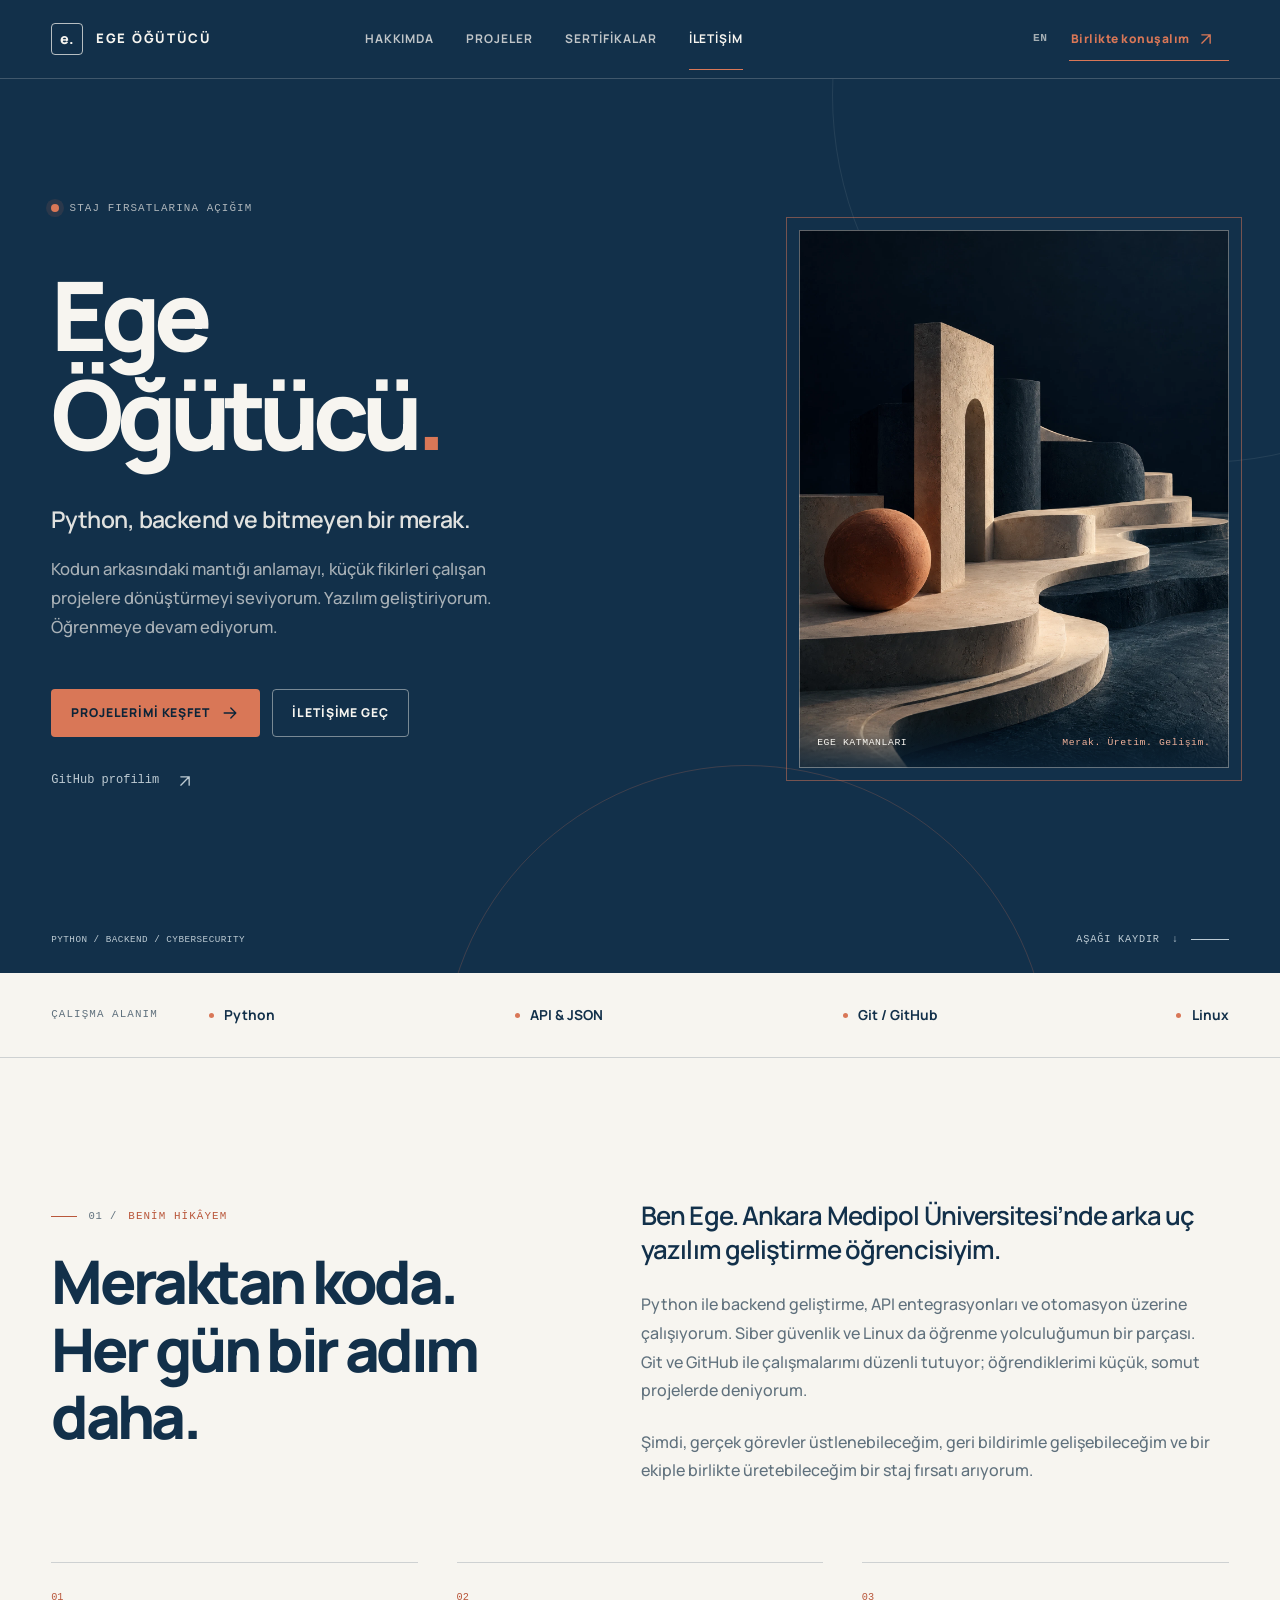
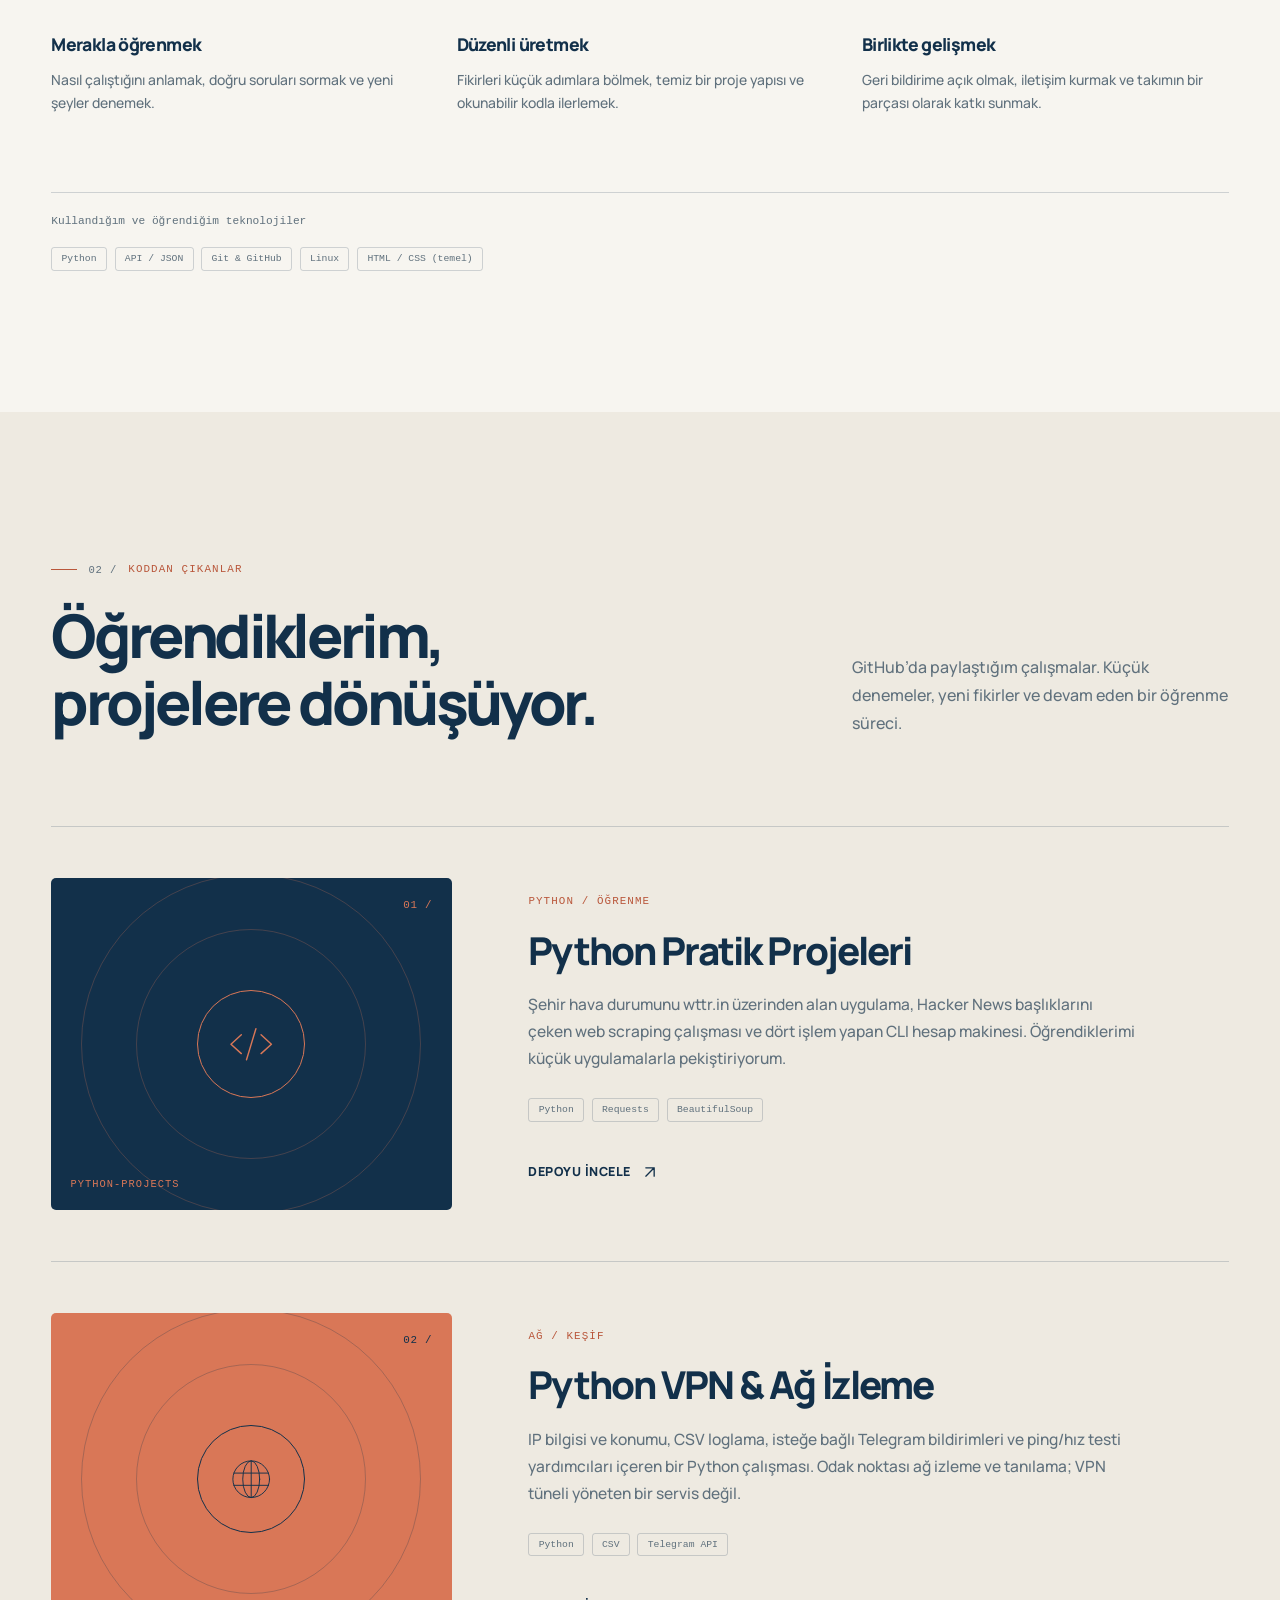
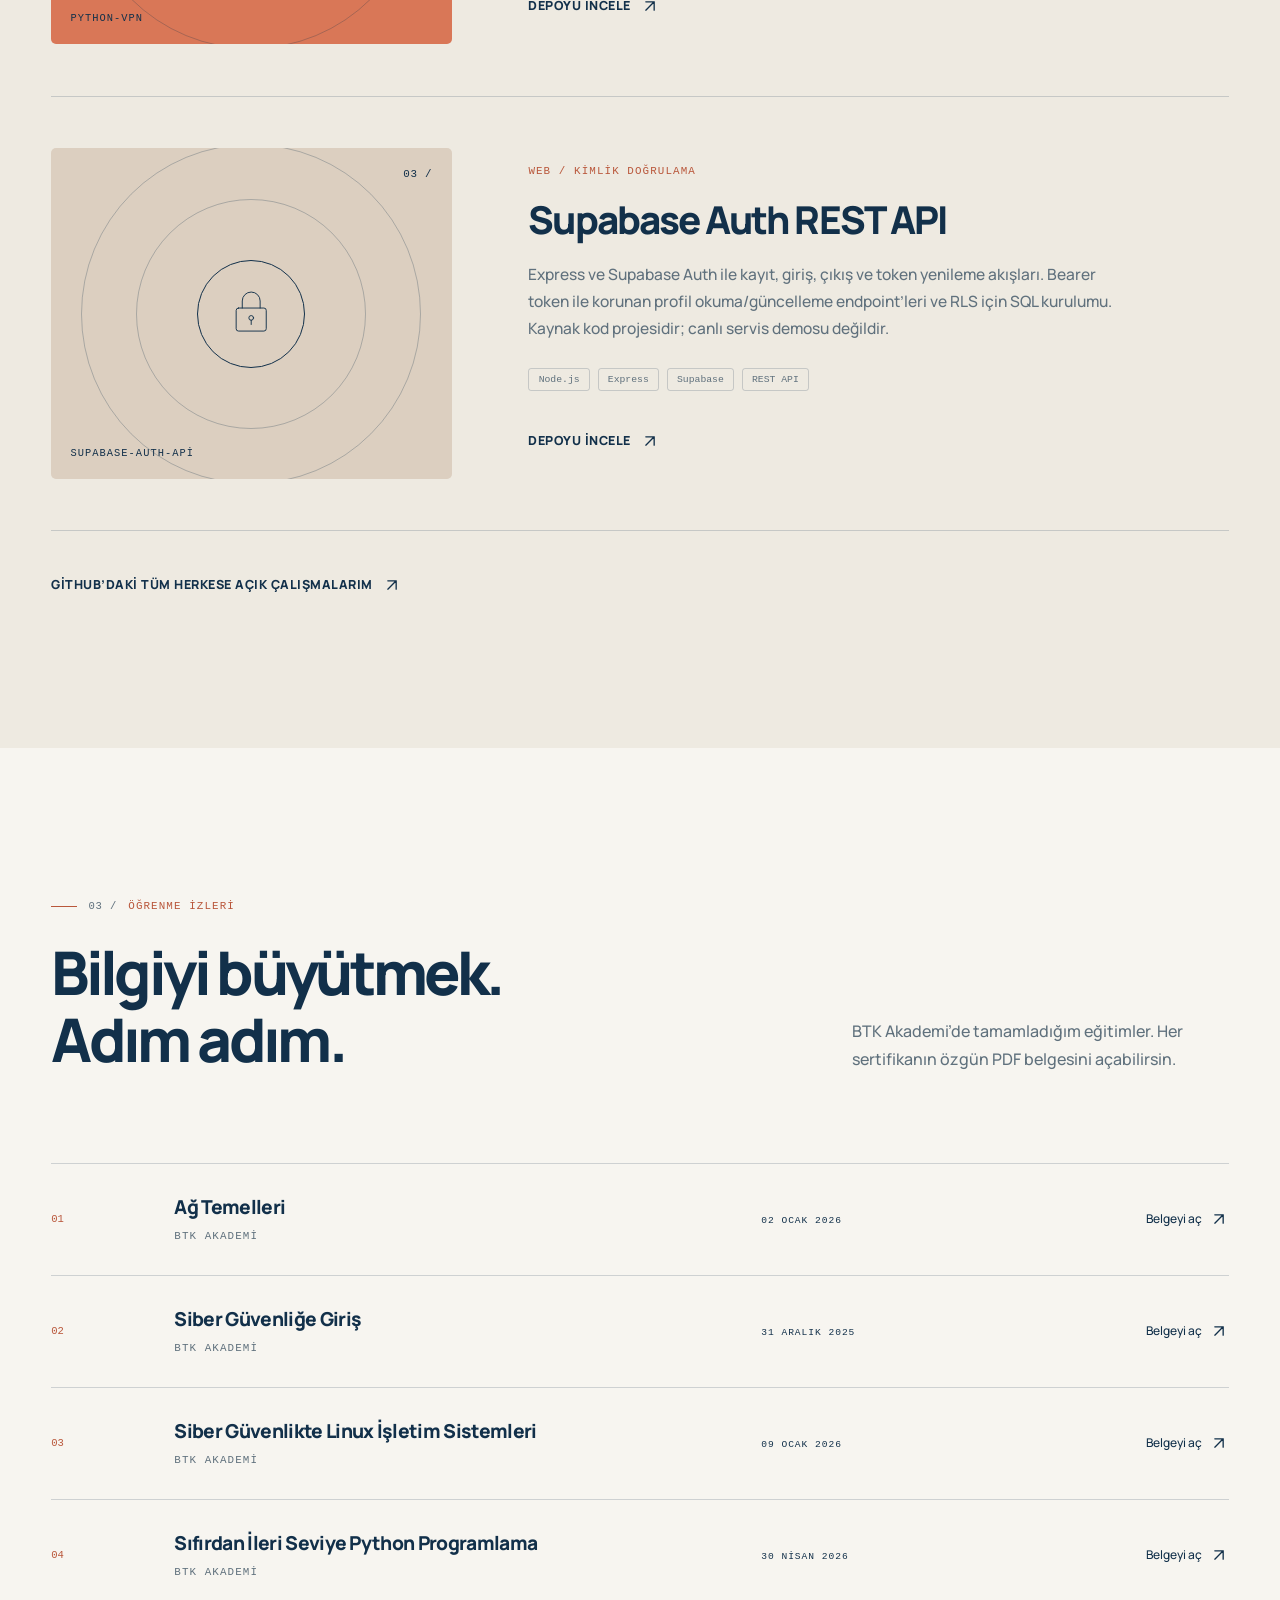
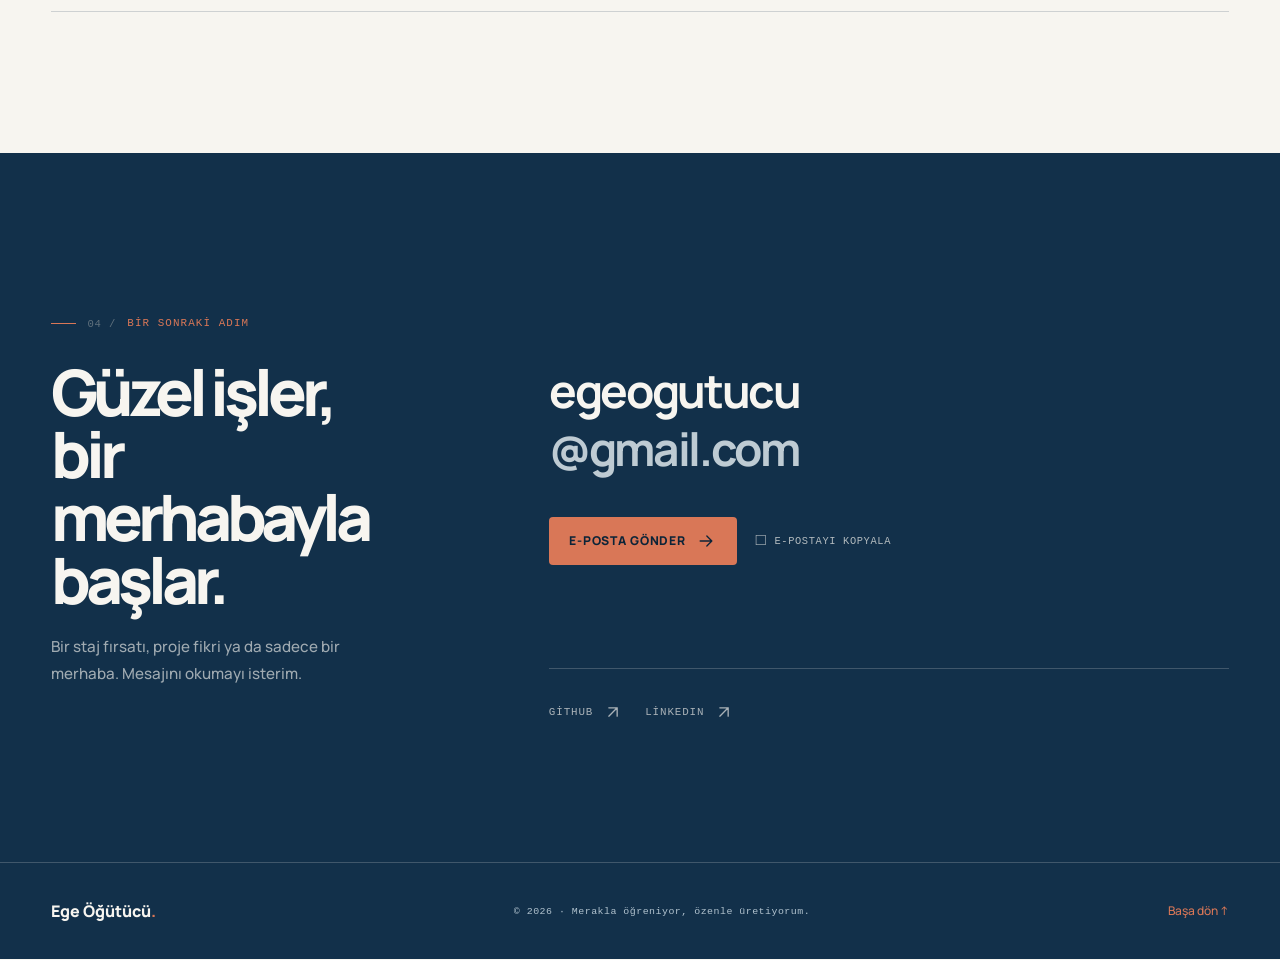
==== commit 379c7acd: "Redesign portfolio with Aegean Layers theme and verified content" ====
--- a/index.html
+++ b/index.html
@@ -1,231 +1,91 @@
 <!doctype html>
 <html lang="tr">
-
 <head>
-  <meta charset="UTF-8" />
-  <meta name="viewport" content="width=device-width, initial-scale=1" />
-  <title>Ege Öğütücü | Staj Portföyü</title>
-  <meta name="description" content="Ege Öğütücü - Python Backend odaklı staj portföy sitesi." />
-
-  <link rel="preconnect" href="https://fonts.googleapis.com">
-  <link rel="preconnect" href="https://fonts.gstatic.com" crossorigin>
-  <link href="https://fonts.googleapis.com/css2?family=Inter:wght@400;600;800&display=swap" rel="stylesheet">
-  <link rel="stylesheet" href="style.css" />
-  <link rel="apple-touch-icon" sizes="180x180" href="/apple-touch-icon.png">
-  <link rel="icon" type="image/png" sizes="32x32" href="/favicon-32x32.png">
-  <link rel="icon" type="image/png" sizes="16x16" href="/favicon-16x16.png">
-  <link rel="manifest" href="/site.webmanifest">
+  <meta charset="utf-8">
+  <meta name="viewport" content="width=device-width, initial-scale=1">
+  <title>Ege Öğütücü | Python ve Backend Geliştirme Portföyü</title>
+  <meta name="description" content="Ege Öğütücü’nün kişisel portföyü. Python, backend geliştirme ve siber güvenlik odağındaki projeleri, BTK Akademi sertifikaları ve iletişim bilgileri.">
+  <meta name="keywords" content="Ege Öğütücü, Python, backend, portfolio, cybersecurity">
+  <meta name="theme-color" content="#12304A">
+  <link rel="canonical" href="https://www.egeogutucu.com/">
+  <link rel="alternate" hreflang="tr" href="https://www.egeogutucu.com/">
+  <link rel="alternate" hreflang="en" href="https://www.egeogutucu.com/EN.html">
+  <link rel="alternate" hreflang="x-default" href="https://www.egeogutucu.com/">
+  <meta property="og:type" content="website">
+  <meta property="og:title" content="Ege Öğütücü | Python ve Backend Geliştirme Portföyü">
+  <meta property="og:description" content="Ege Öğütücü’nün kişisel portföyü. Python, backend geliştirme ve siber güvenlik odağındaki projeleri, BTK Akademi sertifikaları ve iletişim bilgileri.">
+  <meta property="og:url" content="https://www.egeogutucu.com/">
+  <meta property="og:site_name" content="Ege Öğütücü">
+  <meta property="og:locale" content="tr_TR">
+  <meta property="og:image" content="https://www.egeogutucu.com/assets/social-card.png">
+  <meta property="og:image:width" content="1200">
+  <meta property="og:image:height" content="630">
+  <meta name="twitter:card" content="summary_large_image">
+  <meta name="twitter:title" content="Ege Öğütücü | Python ve Backend Geliştirme Portföyü">
+  <meta name="twitter:description" content="Ege Öğütücü’nün kişisel portföyü. Python, backend geliştirme ve siber güvenlik odağındaki projeleri, BTK Akademi sertifikaları ve iletişim bilgileri.">
+  <meta name="twitter:image" content="https://www.egeogutucu.com/assets/social-card.png">
+  <link rel="icon" href="favicon.ico" sizes="any">
+  <link rel="icon" href="favicon-32x32.png" type="image/png">
+  <link rel="apple-touch-icon" href="apple-touch-icon.png">
+  <link rel="manifest" href="site.webmanifest">
+  <link rel="preload" href="assets/manrope-800.woff2" as="font" type="font/woff2" crossorigin>
+  <link rel="stylesheet" href="style.css?v=ege-layers-1">
+  <script type="application/ld+json">{"@context": "https://schema.org", "@type": "Person", "name": "Ege Öğütücü", "url": "https://www.egeogutucu.com/", "sameAs": ["https://github.com/Egeogutucu26", "https://www.linkedin.com/in/ege-%C3%B6%C4%9F%C3%BCt%C3%BCc%C3%BC-393560169"], "description": "Ben Ege. Ankara Medipol Üniversitesi’nde arka uç yazılım geliştirme öğrencisiyim."}</script>
+  <script src="site.js?v=ege-layers-1" defer></script>
 </head>
-
-<body>
-  <!-- NAV -->
-  <nav class="nav">
-    <div class="container nav-inner">
-      <a class="brand" href="#top">Ege<span>.</span></a>
-
-      <div class="nav-links">
-        <a href="#about">Hakkımda</a>
-        <a href="#projects">Projeler</a>
-        <a href="#certificates">Sertifikalar</a>
-        <a href="#skills">Yetenekler</a>
-        <a href="#contact">İletişim</a>
+<body id="top">
+  <a class="skip-link" href="#main">İçeriğe geç</a>
+  <header class="site-header">
+    <div class="container header-inner">
+      <a class="brand" href="#top" aria-label="Ege Öğütücü"><span class="brand-mark" aria-hidden="true">e<span>.</span></span><span class="brand-name">Ege Öğütücü</span></a>
+      <nav class="desktop-nav" aria-label="Ana menü"><a href="#about" data-section="about">Hakkımda</a><a href="#projects" data-section="projects">Projeler</a><a href="#certificates" data-section="certificates">Sertifikalar</a><a href="#contact" data-section="contact">İletişim</a></nav>
+      <div class="header-actions"><a class="language-link" href="EN.html" hreflang="en" lang="en" aria-label="View this website in English">EN</a><a class="nav-contact" href="#contact">Birlikte konuşalım <svg viewBox="0 0 24 24" width="20" height="20" fill="none" aria-hidden="true"><path d="M7 17 17 7M7 7h10v10" stroke="currentColor" stroke-width="1.6" stroke-linecap="round" stroke-linejoin="round"/></svg></a><button class="menu-toggle" type="button" aria-expanded="false" aria-controls="mobile-nav" aria-label="Menüyü aç" data-open-label="Menüyü aç" data-close-label="Menüyü kapat"><span></span><span></span></button></div>
+    </div>
+    <nav class="mobile-nav container" id="mobile-nav" aria-label="Mobil menü" data-open="false"><a href="#about" data-section="about">Hakkımda</a><a href="#projects" data-section="projects">Projeler</a><a href="#certificates" data-section="certificates">Sertifikalar</a><a href="#contact" data-section="contact">İletişim</a></nav>
+  </header>
+  <main id="main">
+    <section class="hero" aria-labelledby="hero-title">
+      <div class="container hero-inner">
+        <div class="hero-copy">
+          <p class="eyebrow"><span class="status-dot" aria-hidden="true"></span>Staj fırsatlarına açığım</p>
+          <h1 class="hero-name" id="hero-title"><span>Ege</span><span>Öğütücü<span class="clay">.</span></span></h1>
+          <h2 class="hero-role">Python, backend ve bitmeyen bir merak.</h2>
+          <p class="hero-description">Kodun arkasındaki mantığı anlamayı, küçük fikirleri çalışan projelere dönüştürmeyi seviyorum. Yazılım geliştiriyorum. Öğrenmeye devam ediyorum.</p>
+          <div class="hero-actions"><a class="button button-primary" href="#projects">Projelerimi keşfet <svg viewBox="0 0 24 24" width="20" height="20" fill="none" aria-hidden="true"><path d="M5 12h14m-6-6 6 6-6 6" stroke="currentColor" stroke-width="1.6" stroke-linecap="round" stroke-linejoin="round"/></svg></a><a class="button button-outline" href="#contact">İletişime geç</a></div>
+          <a class="hero-social" href="https://github.com/Egeogutucu26" target="_blank" rel="noopener noreferrer">GitHub profilim <svg viewBox="0 0 24 24" width="20" height="20" fill="none" aria-hidden="true"><path d="M7 17 17 7M7 7h10v10" stroke="currentColor" stroke-width="1.6" stroke-linecap="round" stroke-linejoin="round"/></svg></a>
+        </div>
+        <div class="hero-art"><img class="hero-art-image" src="assets/coastal-layers.webp" width="800" height="1000" alt="Lacivert ve kil tonlarında, Ege kıyılarından esinlenen soyut katmanlı heykeller" fetchpriority="high"><div class="art-label"><span>EGE KATMANLARI</span><span>Merak. Üretim. Gelişim.</span></div></div>
       </div>
-
-      <div class="nav-actions">
-        <!-- Vercel hatasını önlemek için dosya adını GitHub'daki gibi EN.html yaptık -->
-        <a class="pill" href="EN.html">EN</a>
-        <a class="btn btn-sm" href="#contact">Staj için İletişim</a>
+      <div class="container hero-note"><span>PYTHON / BACKEND / CYBERSECURITY</span><a class="scroll-link" href="#about">Aşağı kaydır <span aria-hidden="true">↓</span></a></div>
+    </section>
+    <div class="tech-strip"><div class="container tech-strip-inner"><span class="strip-label">ÇALIŞMA ALANIM</span><div class="tech-items"><span>Python</span><span>API &amp; JSON</span><span>Git / GitHub</span><span>Linux</span></div></div></div>
+    <section class="section about-section" id="about" aria-labelledby="about-title">
+      <div class="container">
+        <div class="about-layout"><div><p class="section-kicker"><span class="section-number">01 /</span> BENİM HİKÂYEM</p><h2 id="about-title">Meraktan koda.<br>Her gün bir adım daha.</h2></div><div class="about-copy"><p class="about-lead">Ben Ege. Ankara Medipol Üniversitesi’nde arka uç yazılım geliştirme öğrencisiyim.</p><p>Python ile backend geliştirme, API entegrasyonları ve otomasyon üzerine çalışıyorum. Siber güvenlik ve Linux da öğrenme yolculuğumun bir parçası. Git ve GitHub ile çalışmalarımı düzenli tutuyor; öğrendiklerimi küçük, somut projelerde deniyorum.</p><p>Şimdi, gerçek görevler üstlenebileceğim, geri bildirimle gelişebileceğim ve bir ekiple birlikte üretebileceğim bir staj fırsatı arıyorum.</p></div></div>
+        <div class="about-values"><div class="value-item"><span class="value-index">01</span><h3>Merakla öğrenmek</h3><p>Nasıl çalıştığını anlamak, doğru soruları sormak ve yeni şeyler denemek.</p></div><div class="value-item"><span class="value-index">02</span><h3>Düzenli üretmek</h3><p>Fikirleri küçük adımlara bölmek, temiz bir proje yapısı ve okunabilir kodla ilerlemek.</p></div><div class="value-item"><span class="value-index">03</span><h3>Birlikte gelişmek</h3><p>Geri bildirime açık olmak, iletişim kurmak ve takımın bir parçası olarak katkı sunmak.</p></div></div>
+        <div class="skills-line"><p>Kullandığım ve öğrendiğim teknolojiler</p><div class="tags"><span>Python</span><span>API / JSON</span><span>Git &amp; GitHub</span><span>Linux</span><span>HTML / CSS (temel)</span></div></div>
       </div>
-    </div>
-  </nav>
-
-  <!-- HERO -->
-  <main id="top" class="hero">
-    <div class="container hero-grid">
-      <!-- SOL -->
-      <div>
-        <p class="badge">Python Backend • API • Otomasyon</p>
-        <h1>Staj odaklı <span class="accent">Portföy</span></h1>
-        <p class="subtitle">
-          Ankara Medipol Üniversitesi'nde arka uç yazılım geliştirme öğrencisiyim. Python ile backend geliştirme, 
-          API entegrasyonları ve otomasyon projeleri üretiyorum. Stajda gerçek projelerde sorumluluk alarak gelişmeyi hedefliyorum.
-        </p>
-
-        <div class="cta">
-          <a class="btn" href="#projects">Projeleri Gör</a>
-          <a class="btn btn-ghost" href="https://github.com/Egeogutucu26" target="_blank" rel="noreferrer noopener">GitHub</a>
-        </div>
-
-        <div class="stats">
-          <div class="stat">
-            <div class="k">Odak</div>
-            <div class="v">Backend</div>
-          </div>
-          <div class="stat">
-            <div class="k">Teknoloji</div>
-            <div class="v">Python</div>
-          </div>
-          <div class="stat">
-            <div class="k">Hedef</div>
-            <div class="v">Staj</div>
-          </div>
-        </div>
-      </div>
-
-      <!-- SAĞ: PROFİL KARTI -->
-      <aside class="card profile">
-        <div class="avatar">EÖ</div>
-        <div class="p-name">Ege Öğütücü</div>
-        <div class="p-role">Python Backend (Staj Adayı)</div>
-
-        <div class="p-links">
-          <a href="mailto:egeogutucu@gmail.com">E-mail</a>
-          <a href="https://github.com/Egeogutucu26" target="_blank" rel="noreferrer noopener">GitHub Profilim</a>
-          <a href="https://www.linkedin.com/in/ege-öğütücü-393560169" target="_blank" rel="noreferrer noopener">LinkedIn Profilim</a>
-        </div>
-
-        <div class="p-note">
-          Staj sürecinde ekip içinde çalışmaya, geri bildirim almaya ve hızlı öğrenmeye açığım.
-        </div>
-      </aside>
-    </div>
+    </section>
+    <section class="section projects-section" id="projects" aria-labelledby="projects-title">
+      <div class="container"><div class="section-heading"><div><p class="section-kicker"><span class="section-number">02 /</span> KODDAN ÇIKANLAR</p><h2 id="projects-title">Öğrendiklerim,<br>projelere dönüşüyor.</h2></div><p class="section-intro">GitHub’da paylaştığım çalışmalar. Küçük denemeler, yeni fikirler ve devam eden bir öğrenme süreci.</p></div><div class="project-list"><article class="project-card reveal">
+          <div class="project-visual visual-python"><span class="project-number">01 /</span><div class="project-symbol"><svg viewBox="0 0 120 120" fill="none" aria-hidden="true"><path d="m39 40-22 20 22 20m42-40 22 20-22 20M70 27 50 93" stroke="currentColor" stroke-width="3" stroke-linecap="round" stroke-linejoin="round"/></svg></div><span class="project-status">python-projects</span></div>
+          <div class="project-body"><p class="project-type">PYTHON / ÖĞRENME</p><h3 class="project-title">Python Pratik Projeleri</h3><p class="project-description">Şehir hava durumunu wttr.in üzerinden alan uygulama, Hacker News başlıklarını çeken web scraping çalışması ve dört işlem yapan CLI hesap makinesi. Öğrendiklerimi küçük uygulamalarla pekiştiriyorum.</p><div class="tags"><span>Python</span><span>Requests</span><span>BeautifulSoup</span></div><a class="project-link" href="https://github.com/Egeogutucu26/python-projects" target="_blank" rel="noopener noreferrer" aria-label="Python Pratik Projeleri: Depoyu incele, yeni sekmede açılır">Depoyu incele <svg viewBox="0 0 24 24" width="20" height="20" fill="none" aria-hidden="true"><path d="M7 17 17 7M7 7h10v10" stroke="currentColor" stroke-width="1.6" stroke-linecap="round" stroke-linejoin="round"/></svg></a></div>
+        </article><article class="project-card reveal">
+          <div class="project-visual visual-network"><span class="project-number">02 /</span><div class="project-symbol"><svg viewBox="0 0 120 120" fill="none" aria-hidden="true"><circle cx="60" cy="60" r="39" stroke="currentColor" stroke-width="2"/><ellipse cx="60" cy="60" rx="18" ry="39" stroke="currentColor" stroke-width="2"/><path d="M23 47h74M23 73h74M60 21v78" stroke="currentColor" stroke-width="2"/></svg></div><span class="project-status">Python-vpn</span></div>
+          <div class="project-body"><p class="project-type">AĞ / KEŞİF</p><h3 class="project-title">Python VPN & Ağ İzleme</h3><p class="project-description">IP bilgisi ve konumu, CSV loglama, isteğe bağlı Telegram bildirimleri ve ping/hız testi yardımcıları içeren bir Python çalışması. Odak noktası ağ izleme ve tanılama; VPN tüneli yöneten bir servis değil.</p><div class="tags"><span>Python</span><span>CSV</span><span>Telegram API</span></div><a class="project-link" href="https://github.com/Egeogutucu26/Python-vpn" target="_blank" rel="noopener noreferrer" aria-label="Python VPN &amp; Ağ İzleme: Depoyu incele, yeni sekmede açılır">Depoyu incele <svg viewBox="0 0 24 24" width="20" height="20" fill="none" aria-hidden="true"><path d="M7 17 17 7M7 7h10v10" stroke="currentColor" stroke-width="1.6" stroke-linecap="round" stroke-linejoin="round"/></svg></a></div>
+        </article><article class="project-card reveal">
+          <div class="project-visual visual-auth"><span class="project-number">03 /</span><div class="project-symbol"><svg viewBox="0 0 120 120" fill="none" aria-hidden="true"><rect x="28" y="49" width="64" height="49" rx="5" stroke="currentColor" stroke-width="2"/><path d="M41 49V34a19 19 0 0 1 38 0v15" stroke="currentColor" stroke-width="2"/><circle cx="60" cy="70" r="5" stroke="currentColor" stroke-width="2"/><path d="M60 75v9" stroke="currentColor" stroke-width="2"/></svg></div><span class="project-status">supabase-auth-api</span></div>
+          <div class="project-body"><p class="project-type">WEB / KİMLİK DOĞRULAMA</p><h3 class="project-title">Supabase Auth REST API</h3><p class="project-description">Express ve Supabase Auth ile kayıt, giriş, çıkış ve token yenileme akışları. Bearer token ile korunan profil okuma/güncelleme endpoint’leri ve RLS için SQL kurulumu. Kaynak kod projesidir; canlı servis demosu değildir.</p><div class="tags"><span>Node.js</span><span>Express</span><span>Supabase</span><span>REST API</span></div><a class="project-link" href="https://github.com/Egeogutucu26/supabase-auth-api" target="_blank" rel="noopener noreferrer" aria-label="Supabase Auth REST API: Depoyu incele, yeni sekmede açılır">Depoyu incele <svg viewBox="0 0 24 24" width="20" height="20" fill="none" aria-hidden="true"><path d="M7 17 17 7M7 7h10v10" stroke="currentColor" stroke-width="1.6" stroke-linecap="round" stroke-linejoin="round"/></svg></a></div>
+        </article></div><a class="project-link all-projects" href="https://github.com/Egeogutucu26?tab=repositories" target="_blank" rel="noopener noreferrer">GitHub’daki tüm herkese açık çalışmalarım <svg viewBox="0 0 24 24" width="20" height="20" fill="none" aria-hidden="true"><path d="M7 17 17 7M7 7h10v10" stroke="currentColor" stroke-width="1.6" stroke-linecap="round" stroke-linejoin="round"/></svg></a></div>
+    </section>
+    <section class="section certificates-section" id="certificates" aria-labelledby="certificates-title">
+      <div class="container"><div class="section-heading"><div><p class="section-kicker"><span class="section-number">03 /</span> ÖĞRENME İZLERİ</p><h2 id="certificates-title">Bilgiyi büyütmek.<br>Adım adım.</h2></div><p class="section-intro">BTK Akademi’de tamamladığım eğitimler. Her sertifikanın özgün PDF belgesini açabilirsin.</p></div><div class="certificate-list"><article class="certificate-row"><span class="certificate-number">01</span><div class="certificate-title"><h3>Ağ Temelleri</h3><p class="certificate-provider">BTK Akademi</p></div><time class="certificate-date" datetime="2026-01-02">02 Ocak 2026</time><a class="certificate-link" href="ag-temelleri.pdf" target="_blank" rel="noopener noreferrer" aria-label="Ağ Temelleri: Belgeyi aç, yeni sekmede açılır">Belgeyi aç <svg viewBox="0 0 24 24" width="20" height="20" fill="none" aria-hidden="true"><path d="M7 17 17 7M7 7h10v10" stroke="currentColor" stroke-width="1.6" stroke-linecap="round" stroke-linejoin="round"/></svg></a></article><article class="certificate-row"><span class="certificate-number">02</span><div class="certificate-title"><h3>Siber Güvenliğe Giriş</h3><p class="certificate-provider">BTK Akademi</p></div><time class="certificate-date" datetime="2025-12-31">31 Aralık 2025</time><a class="certificate-link" href="siber-linux.pdf" target="_blank" rel="noopener noreferrer" aria-label="Siber Güvenliğe Giriş: Belgeyi aç, yeni sekmede açılır">Belgeyi aç <svg viewBox="0 0 24 24" width="20" height="20" fill="none" aria-hidden="true"><path d="M7 17 17 7M7 7h10v10" stroke="currentColor" stroke-width="1.6" stroke-linecap="round" stroke-linejoin="round"/></svg></a></article><article class="certificate-row"><span class="certificate-number">03</span><div class="certificate-title"><h3>Siber Güvenlikte Linux İşletim Sistemleri</h3><p class="certificate-provider">BTK Akademi</p></div><time class="certificate-date" datetime="2026-01-09">09 Ocak 2026</time><a class="certificate-link" href="siber-guvenlik-giris.pdf" target="_blank" rel="noopener noreferrer" aria-label="Siber Güvenlikte Linux İşletim Sistemleri: Belgeyi aç, yeni sekmede açılır">Belgeyi aç <svg viewBox="0 0 24 24" width="20" height="20" fill="none" aria-hidden="true"><path d="M7 17 17 7M7 7h10v10" stroke="currentColor" stroke-width="1.6" stroke-linecap="round" stroke-linejoin="round"/></svg></a></article><article class="certificate-row"><span class="certificate-number">04</span><div class="certificate-title"><h3>Sıfırdan İleri Seviye Python Programlama</h3><p class="certificate-provider">BTK Akademi</p></div><time class="certificate-date" datetime="2026-04-30">30 Nisan 2026</time><a class="certificate-link" href="python-siber.pdf" target="_blank" rel="noopener noreferrer" aria-label="Sıfırdan İleri Seviye Python Programlama: Belgeyi aç, yeni sekmede açılır">Belgeyi aç <svg viewBox="0 0 24 24" width="20" height="20" fill="none" aria-hidden="true"><path d="M7 17 17 7M7 7h10v10" stroke="currentColor" stroke-width="1.6" stroke-linecap="round" stroke-linejoin="round"/></svg></a></article></div></div>
+    </section>
+    <section class="section contact-section" id="contact" aria-labelledby="contact-title">
+      <div class="container"><div class="contact-layout"><div><p class="section-kicker contact-eyebrow"><span class="section-number">04 /</span> BİR SONRAKİ ADIM</p><h2 class="contact-heading" id="contact-title">Güzel işler,<br>bir merhabayla başlar.</h2><p class="contact-intro">Bir staj fırsatı, proje fikri ya da sadece bir merhaba. Mesajını okumayı isterim.</p></div><div><a class="contact-email" href="mailto:egeogutucu@gmail.com">egeogutucu<span>@gmail.com</span></a><div class="contact-actions"><a class="button button-primary" href="mailto:egeogutucu@gmail.com">E-posta gönder <svg viewBox="0 0 24 24" width="20" height="20" fill="none" aria-hidden="true"><path d="M5 12h14m-6-6 6 6-6 6" stroke="currentColor" stroke-width="1.6" stroke-linecap="round" stroke-linejoin="round"/></svg></a><button class="copy-button" type="button" data-copy="egeogutucu@gmail.com" data-success="E-posta adresi kopyalandı." data-failure="Kopyalanamadı. Adresi seçerek kopyalayabilirsin.">E-postayı kopyala</button></div><div class="contact-socials"><a href="https://github.com/Egeogutucu26" target="_blank" rel="noopener noreferrer">GitHub <svg viewBox="0 0 24 24" width="20" height="20" fill="none" aria-hidden="true"><path d="M7 17 17 7M7 7h10v10" stroke="currentColor" stroke-width="1.6" stroke-linecap="round" stroke-linejoin="round"/></svg></a><a href="https://www.linkedin.com/in/ege-%C3%B6%C4%9F%C3%BCt%C3%BCc%C3%BC-393560169" target="_blank" rel="noopener noreferrer">LinkedIn <svg viewBox="0 0 24 24" width="20" height="20" fill="none" aria-hidden="true"><path d="M7 17 17 7M7 7h10v10" stroke="currentColor" stroke-width="1.6" stroke-linecap="round" stroke-linejoin="round"/></svg></a></div></div></div></div>
+    </section>
   </main>
-
-  <!-- ABOUT -->
-  <section id="about" class="section">
-    <div class="container">
-      <h2>Hakkımda</h2>
-      <p class="lead">
-        Python ile backend geliştirme ve siber güvenlik üzerine projeler üretiyorum. 
-        Git/GitHub ile versiyon kontrol kullanıyorum ve MacBook Air M4 üzerinde Linux sanallaştırma ortamlarında çalışabiliyorum.
-      </p>
-
-      <div class="two">
-        <div class="card">
-          <h3>Ne arıyorum?</h3>
-          <p>Python backend / yazılım geliştirme odaklı staj. Gerçek görevler alıp çıktılar üretmek istiyorum.</p>
-        </div>
-        <div class="card">
-          <h3>Ne sunuyorum?</h3>
-          <p>Disiplinli çalışma, temiz proje yapısı, hızlı öğrenme ve iletişime açık takım yaklaşımı.</p>
-        </div>
-      </div>
-    </div>
-  </section>
-
-  <!-- PROJECTS -->
-  <section id="projects" class="section">
-    <div class="container">
-      <div class="head">
-        <h2>Projeler</h2>
-        <p class="muted">Aktif olarak geliştirdiğim Python projelerim.</p>
-      </div>
-
-      <div class="grid">
-        <article class="card project">
-          <h3>Binance Trading Bot</h3>
-          <p>API entegrasyonu ile veri çekme, işleme ve senaryo testleri. Hata yönetimi ve loglama denemeleri.</p>
-          <div class="tags"><span>Python</span><span>REST API</span><span>Log</span></div>
-          <a class="link" href="https://github.com/Egeogutucu26" target="_blank" rel="noreferrer noopener">GitHub →</a>
-        </article>
-
-        <article class="card project">
-          <h3>Weather App</h3>
-          <p>Hava durumu API’sinden veri çekip kullanıcıya sunan uygulama. JSON ve istek yönetimi.</p>
-          <div class="tags"><span>Python</span><span>Requests</span><span>JSON</span></div>
-          <a class="link" href="https://github.com/Egeogutucu26" target="_blank" rel="noreferrer noopener">GitHub →</a>
-        </article>
-
-        <article class="card project">
-          <h3>File Organizer</h3>
-          <p>Dosyaları uzantısına göre klasörlere ayıran otomasyon scripti. Temiz klasör yapısı.</p>
-          <div class="tags"><span>Python</span><span>Automation</span></div>
-          <a class="link" href="https://github.com/Egeogutucu26" target="_blank" rel="noreferrer noopener">GitHub →</a>
-        </article>
-
-        <article class="card project">
-          <h3>Web Scraper</h3>
-          <p>Belirli sayfalardan veri çekme ve kaydetme denemeleri. Veri işleme pratiği.</p>
-          <div class="tags"><span>Python</span><span>Parsing</span></div>
-          <a class="link" href="https://github.com/Egeogutucu26" target="_blank" rel="noreferrer noopener">GitHub →</a>
-        </article>
-      </div>
-    </div>
-  </section>
-
-  <!-- CERTIFICATES -->
-  <section id="certificates" class="section">
-    <div class="container">
-      <div class="head">
-        <h2>Sertifikalar</h2>
-        <p class="muted">BTK Akademi ve Siber Vatan programlarından aldığım sertifikalar.</p>
-      </div>
-
-      <div class="grid">
-        <article class="card project">
-          <h3>Ağ Temelleri</h3>
-          <p>BTK Akademi • 2024</p>
-          <a class="link" href="ag-temelleri.pdf" target="_blank" rel="noreferrer noopener">PDF Görüntüle →</a>
-        </article>
-
-        <article class="card project">
-          <h3>Siber Güvenliğe Giriş</h3>
-          <p>BTK Akademi • 2025</p>
-          <a class="link" href="siber-linux.pdf" target="_blank" rel="noreferrer noopener">PDF Görüntüle →</a>
-        </article>
-
-        <article class="card project">
-          <h3>Siber Güvenlikte Linux</h3>
-          <p>BTK Akademi • 2025</p>
-          <a class="link" href="siber-guvenlik-giris.pdf" target="_blank" rel="noreferrer noopener">PDF Görüntüle →</a>
-        </article>
-
-        <article class="card project">
-          <h3>Python ile Siber Güvenlik</h3>
-          <p>BTK Akademi • 2025</p>
-          <a class="link" href="python-siber.pdf" target="_blank" rel="noreferrer noopener">PDF Görüntüle →</a>
-        </article>
-      </div>
-    </div>
-  </section>
-
-  <!-- SKILLS -->
-  <section id="skills" class="section">
-    <div class="container">
-      <h2>Yetenekler</h2>
-      <div class="skills">
-        <span class="chip">Python</span>
-        <span class="chip">API / JSON</span>
-        <span class="chip">Git & GitHub</span>
-        <span class="chip">Linux</span>
-        <span class="chip">HTML/CSS (temel)</span>
-      </div>
-    </div>
-  </section>
-
-  <!-- CONTACT -->
-  <section id="contact" class="section">
-    <div class="container">
-      <h2>İletişim</h2>
-      <p class="lead">Staj için iletişime geçmek istersen:</p>
-
-      <div class="cta">
-        <a class="btn" href="mailto:egeogutucu@gmail.com">Mail Gönder</a>
-        <a class="btn btn-ghost" href="https://github.com/Egeogutucu26" target="_blank" rel="noreferrer noopener">GitHub</a>
-        <a class="btn btn-ghost" href="https://www.linkedin.com/in/ege-öğütücü-393560169" target="_blank" rel="noreferrer noopener">LinkedIn</a>
-      </div>
-    </div>
-  </section>
-
-  <footer class="footer">
-    <div class="container">
-      © <span id="year"></span> Ege Öğütücü • Staj Portföyü
-    </div>
-  </footer>
-
-  <script>
-    document.getElementById("year").textContent = new Date().getFullYear();
-  </script>
+  <footer class="site-footer"><div class="container footer-inner"><a class="footer-brand" href="#top">Ege Öğütücü<span class="clay">.</span></a><p class="footer-note">© <span id="year">2026</span> · Merakla öğreniyor, özenle üretiyorum.</p><a class="back-top" href="#top">Başa dön ↑</a></div></footer>
+  <div class="toast" id="toast" role="status" aria-live="polite" hidden></div>
 </body>
-
 </html>
--- a/style.css
+++ b/style.css
@@ -1,454 +1,1828 @@
-/* =========================
-   RESET + THEME
-========================= */
-* {
+@font-face { font-family: "Manrope"; font-style: normal; font-weight: 400; font-display: swap; src: url("assets/manrope-400.woff2") format("woff2"); }
+@font-face { font-family: "Manrope"; font-style: normal; font-weight: 500; font-display: swap; src: url("assets/manrope-500.woff2") format("woff2"); }
+@font-face { font-family: "Manrope"; font-style: normal; font-weight: 600; font-display: swap; src: url("assets/manrope-600.woff2") format("woff2"); }
+@font-face { font-family: "Manrope"; font-style: normal; font-weight: 700; font-display: swap; src: url("assets/manrope-700.woff2") format("woff2"); }
+@font-face { font-family: "Manrope"; font-style: normal; font-weight: 800; font-display: swap; src: url("assets/manrope-800.woff2") format("woff2"); }
+
+:root {
+  --navy: #12304a;
+  --navy-deep: #0c2438;
+  --navy-soft: #1b405d;
+  --cream: #f7f5f0;
+  --cream-deep: #eeeae1;
+  --paper: #fbfaf7;
+  --clay: #d97757;
+  --clay-dark: #b9573b;
+  --ink: #12304a;
+  --muted: #60717d;
+  --line: rgba(18, 48, 74, 0.18);
+  --line-light: rgba(247, 245, 240, 0.2);
+  --mono: "DM Mono", "SFMono-Regular", Consolas, monospace;
+  --sans: "Manrope", "Helvetica Neue", Arial, sans-serif;
+  --container: 1200px;
+  --gutter: clamp(1.25rem, 4vw, 3.5rem);
+  --section-space: clamp(5.75rem, 11vw, 10.5rem);
+  --ease: cubic-bezier(0.22, 1, 0.36, 1);
+}
+
+/* Base ------------------------------------------------------------------- */
+
+html {
+  background: var(--cream);
+  color: var(--ink);
+  scroll-behavior: smooth;
+  overflow-x: hidden;
+}
+
+body {
+  min-width: 320px;
   margin: 0;
-  padding: 0;
+  overflow-x: hidden;
+  background: var(--cream);
+  color: var(--ink);
+  font-family: var(--sans);
+  font-size: 1rem;
+  font-weight: 500;
+  line-height: 1.6;
+  text-rendering: optimizeLegibility;
+  -webkit-font-smoothing: antialiased;
+}
+
+*,
+*::before,
+*::after {
   box-sizing: border-box;
 }
 
-:root {
-  --bg: #0b1220;
-  --panel: #0f172a;
-  --panel2: #111827;
-  --border: #1f2937;
-  --text: #e5e7eb;
-  --muted: #9ca3af;
-  --accent: #38bdf8;
-  --accentSoft: rgba(56, 189, 248, .14);
-  --shadow: 0 18px 45px rgba(0, 0, 0, .35);
-  --radius: 18px;
-}
-
-html {
-  scroll-behavior: smooth;
-}
-
-body {
-  font-family: "Inter", system-ui, -apple-system, Segoe UI, Roboto, Arial, sans-serif;
-  background: radial-gradient(1200px 600px at 20% 10%, rgba(56, 189, 248, .12), transparent 60%),
-    radial-gradient(900px 500px at 90% 10%, rgba(48, 186, 245, 0.07), transparent 55%),
-    var(--bg);
-  color: var(--text);
-  line-height: 1.6;
-}
-
-/* =========================
-   LAYOUT
-========================= */
-.container {
-  max-width: 1120px;
-  margin: 0 auto;
-  padding: 0 20px;
-}
-
-.section {
-  padding: 86px 0;
-}
-
+img,
+svg {
+  display: block;
+  max-width: 100%;
+}
+
+img {
+  height: auto;
+}
+
+button,
+a,
+input,
+textarea,
+select {
+  font: inherit;
+}
+
+button {
+  border: 0;
+}
+
+a {
+  color: inherit;
+  text-decoration: none;
+}
+
+p,
 h1,
 h2,
-h3 {
-  line-height: 1.2;
-}
-
-h2 {
-  font-size: 2rem;
-  margin-bottom: 14px;
-  letter-spacing: -0.02em;
-}
-
-h3 {
-  font-size: 1.1rem;
-  margin-bottom: 8px;
-}
-
-.lead {
+h3,
+ul,
+ol {
+  margin: 0;
+}
+
+ul,
+ol {
+  padding: 0;
+  list-style: none;
+}
+
+::selection {
+  background: var(--clay);
+  color: var(--cream);
+}
+
+:focus-visible {
+  outline: 2px solid var(--clay);
+  outline-offset: 4px;
+}
+
+[hidden] {
+  display: none !important;
+}
+
+.container {
+  width: min(calc(100% - (var(--gutter) * 2)), var(--container));
+  margin-inline: auto;
+}
+
+.skip-link {
+  position: fixed;
+  z-index: 100;
+  top: 1rem;
+  left: 1rem;
+  padding: 0.7rem 1rem;
+  transform: translateY(-180%);
+  background: var(--clay);
+  color: var(--navy-deep);
+  font-size: 0.8rem;
+  font-weight: 800;
+  letter-spacing: 0.06em;
+  transition: transform 220ms var(--ease);
+}
+
+.skip-link:focus {
+  transform: translateY(0);
+}
+
+/* Header ----------------------------------------------------------------- */
+
+.site-header {
+  position: sticky;
+  z-index: 20;
+  top: 0;
+  border-bottom: 1px solid var(--line-light);
+  background: var(--navy);
+  color: var(--cream);
+}
+
+.header-inner {
+  display: flex;
+  align-items: center;
+  min-height: 78px;
+  gap: 1rem;
+}
+
+.brand {
+  display: inline-flex;
+  align-items: center;
+  flex: 0 0 auto;
+  gap: 0.8rem;
+  color: var(--cream);
+}
+
+.brand-mark {
+  display: grid;
+  width: 32px;
+  height: 32px;
+  place-items: center;
+  border: 1px solid rgba(247, 245, 240, 0.72);
+  border-radius: 4px;
+  color: var(--cream);
+  font-size: 0.9rem;
+  font-weight: 800;
+  line-height: 1;
+  transition: border-color 220ms var(--ease), background 220ms var(--ease), color 220ms var(--ease);
+}
+
+.brand-name {
+  font-size: 0.82rem;
+  font-weight: 800;
+  letter-spacing: 0.13em;
+  line-height: 1;
+  text-transform: uppercase;
+}
+
+.brand:hover .brand-mark,
+.brand:focus-visible .brand-mark {
+  border-color: var(--clay);
+  background: var(--clay);
+  color: var(--navy);
+}
+
+.desktop-nav {
+  display: flex;
+  align-items: center;
+  gap: clamp(1.2rem, 2.5vw, 2.5rem);
+  margin-inline: auto;
+}
+
+.desktop-nav a,
+.language-link {
+  position: relative;
+  color: rgba(247, 245, 240, 0.76);
+  font-size: 0.75rem;
+  font-weight: 700;
+  letter-spacing: 0.08em;
+  text-transform: uppercase;
+  transition: color 180ms var(--ease);
+}
+
+.desktop-nav a::after,
+.language-link::after {
+  position: absolute;
+  right: 0;
+  bottom: -0.55rem;
+  left: 0;
+  height: 1px;
+  transform: scaleX(0);
+  transform-origin: right;
+  background: var(--clay);
+  content: "";
+  transition: transform 220ms var(--ease);
+}
+
+.desktop-nav a:hover,
+.desktop-nav a:focus-visible,
+.desktop-nav a[aria-current="page"],
+.desktop-nav a.is-active,
+.language-link:hover,
+.language-link:focus-visible {
+  color: var(--cream);
+}
+
+.desktop-nav a:hover::after,
+.desktop-nav a:focus-visible::after,
+.desktop-nav a[aria-current="page"]::after,
+.desktop-nav a.is-active::after,
+.language-link:hover::after,
+.language-link:focus-visible::after {
+  transform: scaleX(1);
+  transform-origin: left;
+}
+
+.header-actions {
+  display: flex;
+  align-items: center;
+  flex: 0 0 auto;
+  gap: 1.35rem;
+  margin-left: auto;
+}
+
+.language-link {
+  color: rgba(247, 245, 240, 0.64);
+  font-family: var(--mono);
+  font-size: 0.7rem;
+  letter-spacing: 0.06em;
+}
+
+.nav-contact {
+  display: inline-flex;
+  align-items: center;
+  min-height: 38px;
+  padding-inline: 0.1rem 0.8rem;
+  border-bottom: 1px solid var(--clay);
+  color: var(--clay);
+  font-size: 0.75rem;
+  font-weight: 800;
+  letter-spacing: 0.04em;
+  transition: color 180ms var(--ease), border-color 180ms var(--ease), transform 180ms var(--ease);
+}
+
+.nav-contact::after {
+  margin-left: 0.55rem;
+  content: "↗";
+  font-size: 0.95rem;
+  line-height: 1;
+}
+
+.nav-contact:hover,
+.nav-contact:focus-visible {
+  border-color: var(--cream);
+  color: var(--cream);
+  transform: translateY(-2px);
+}
+
+.menu-toggle {
+  display: none;
+  width: 44px;
+  height: 44px;
+  margin-left: 0.25rem;
+  padding: 0;
+  align-items: center;
+  justify-content: center;
+  flex-direction: column;
+  gap: 6px;
+  border: 1px solid rgba(247, 245, 240, 0.28);
+  border-radius: 4px;
+  background: transparent;
+  color: var(--cream);
+  cursor: pointer;
+  transition: border-color 180ms var(--ease), background 180ms var(--ease);
+}
+
+.menu-toggle span {
+  display: block;
+  width: 17px;
+  height: 1px;
+  background: currentColor;
+  transition: transform 220ms var(--ease), opacity 180ms var(--ease);
+}
+
+.menu-toggle:hover,
+.menu-toggle:focus-visible,
+.menu-toggle[data-open="true"] {
+  border-color: var(--clay);
+  background: rgba(217, 119, 87, 0.12);
+}
+
+.menu-toggle[data-open="true"] span:first-child {
+  transform: translateY(3.5px) rotate(45deg);
+}
+
+.menu-toggle[data-open="true"] span:last-child {
+  transform: translateY(-3.5px) rotate(-45deg);
+}
+
+.mobile-nav {
+  display: none;
+  padding: 0 var(--gutter) 1.4rem;
+  border-top: 1px solid var(--line-light);
+}
+
+.mobile-nav[data-open="true"] {
+  display: block;
+}
+
+.mobile-nav a {
+  display: flex;
+  align-items: center;
+  min-height: 48px;
+  border-bottom: 1px solid var(--line-light);
+  color: rgba(247, 245, 240, 0.86);
+  font-size: 1rem;
+  font-weight: 700;
+}
+
+.mobile-nav a:last-child {
+  border-bottom: 0;
+}
+
+.mobile-nav a:hover,
+.mobile-nav a:focus-visible {
+  color: var(--clay);
+}
+
+/* Hero ------------------------------------------------------------------- */
+
+.hero {
+  position: relative;
+  overflow: hidden;
+  background: var(--navy);
+  color: var(--cream);
+}
+
+.hero::before {
+  position: absolute;
+  top: -22rem;
+  right: -18rem;
+  width: 46rem;
+  height: 46rem;
+  border: 1px solid rgba(247, 245, 240, 0.08);
+  border-radius: 50%;
+  content: "";
+}
+
+.hero::after {
+  position: absolute;
+  right: 18%;
+  bottom: -25rem;
+  width: 38rem;
+  height: 38rem;
+  border: 1px solid rgba(217, 119, 87, 0.22);
+  border-radius: 50%;
+  content: "";
+}
+
+.hero-inner {
+  position: relative;
+  z-index: 1;
+  display: grid;
+  min-height: min(800px, calc(100svh - 78px));
+  grid-template-columns: minmax(0, 1.1fr) minmax(280px, 0.9fr);
+  align-items: center;
+  gap: clamp(3.25rem, 7vw, 8.5rem);
+  padding-top: clamp(4.5rem, 9vw, 8rem);
+  padding-bottom: clamp(5.5rem, 10vw, 8.5rem);
+}
+
+.hero-copy {
+  min-width: 0;
+  padding-bottom: 0.8rem;
+}
+
+.eyebrow,
+.contact-eyebrow,
+.section-kicker,
+.strip-label,
+.project-type,
+.project-status,
+.certificate-provider,
+.certificate-date {
+  font-family: var(--mono);
+  font-size: 0.68rem;
+  font-weight: 500;
+  letter-spacing: 0.1em;
+  line-height: 1.35;
+  text-transform: uppercase;
+}
+
+.eyebrow {
+  display: inline-flex;
+  align-items: center;
+  gap: 0.65rem;
+  color: rgba(247, 245, 240, 0.68);
+}
+
+.status-dot {
+  display: inline-block;
+  width: 8px;
+  height: 8px;
+  border-radius: 50%;
+  background: var(--clay);
+  box-shadow: 0 0 0 5px rgba(217, 119, 87, 0.12);
+}
+
+.hero-name {
   max-width: 760px;
-  color: var(--muted);
-  font-size: 1.02rem;
-}
-
-.muted {
-  color: var(--muted);
-}
-
-.accent {
-  color: var(--accent);
-}
-
-/* =========================
-   NAV
-========================= */
-.nav {
-  position: sticky;
-  top: 0;
-  z-index: 50;
-  background: rgba(11, 18, 32, .75);
-  backdrop-filter: blur(12px);
-  border-bottom: 1px solid var(--border);
-}
-
-.nav-inner {
-  height: 68px;
-  display: flex;
-  align-items: center;
-  justify-content: space-between;
-  gap: 18px;
-}
-
-.brand {
-  text-decoration: none;
+  margin-top: clamp(1.6rem, 3.5vw, 3.2rem);
+}
+
+.hero-name h1 {
+  font-size: clamp(4rem, 8.65vw, 7.3rem);
   font-weight: 800;
-  font-size: 1.15rem;
-  color: var(--text);
-  letter-spacing: -0.02em;
-}
-
-.brand span {
-  color: var(--accent);
-}
-
-.nav-links {
-  display: flex;
-  gap: 18px;
-  align-items: center;
-  flex-wrap: wrap;
-}
-
-.nav-links a {
-  text-decoration: none;
-  color: var(--muted);
+  letter-spacing: -0.09em;
+  line-height: 0.88;
+  text-wrap: balance;
+}
+
+.hero-name h1 span {
+  display: block;
+}
+
+.hero-name h1 .clay {
+  color: var(--clay);
+}
+
+.hero-role {
+  margin-top: clamp(1.8rem, 3vw, 2.75rem);
+}
+
+.hero-role h2 {
+  max-width: 520px;
+  color: rgba(247, 245, 240, 0.86);
+  font-size: clamp(1.1rem, 1.8vw, 1.5rem);
   font-weight: 600;
-  font-size: .95rem;
-}
-
-.nav-links a:hover {
-  color: var(--accent);
-}
-
-.nav-actions {
-  display: flex;
-  align-items: center;
-  gap: 10px;
-}
-
-/* Language pill */
-.pill {
-  text-decoration: none;
-  color: var(--text);
-  border: 1px solid var(--border);
-  background: rgba(255, 255, 255, .03);
-  padding: 8px 12px;
-  border-radius: 999px;
-  font-weight: 700;
-  font-size: .85rem;
-}
-
-.pill:hover {
-  border-color: rgba(56, 189, 248, .6);
-  background: var(--accentSoft);
-}
-
-/* =========================
-   BUTTONS
-========================= */
-.btn {
-  display: inline-flex;
-  align-items: center;
-  justify-content: center;
-  gap: 8px;
-  padding: 12px 18px;
-  border-radius: 12px;
-  background: var(--accent);
-  color: #04131b;
-  text-decoration: none;
-  font-weight: 800;
-  transition: transform .15s ease, box-shadow .15s ease, background .15s ease;
-}
-
-.btn:hover {
-  transform: translateY(-2px);
-  box-shadow: 0 14px 35px rgba(56, 189, 248, .18);
-}
-
-.btn-ghost {
-  background: transparent;
-  color: var(--accent);
-  border: 1px solid rgba(56, 189, 248, .65);
-}
-
-.btn-ghost:hover {
-  background: var(--accentSoft);
-  box-shadow: none;
-}
-
-.btn-sm {
-  padding: 9px 12px;
-  border-radius: 10px;
-  font-size: .88rem;
-}
-
-/* =========================
-   HERO
-========================= */
-.hero {
-  padding: 92px 0 64px;
-}
-
-.hero-grid {
-  display: grid;
-  grid-template-columns: 1.25fr .75fr;
-  gap: 26px;
-  align-items: start;
-}
-
-.badge {
-  display: inline-block;
-  padding: 7px 12px;
-  border-radius: 999px;
-  background: var(--accentSoft);
-  color: var(--accent);
-  border: 1px solid rgba(56, 189, 248, .25);
-  font-weight: 800;
-  font-size: .85rem;
-  letter-spacing: .02em;
-  margin-bottom: 14px;
-}
-
-.hero h1 {
-  font-size: clamp(2.2rem, 4vw, 3.1rem);
-  letter-spacing: -0.03em;
-}
-
-.subtitle {
-  margin-top: 14px;
-  max-width: 680px;
-  color: var(--muted);
-  font-size: 1.02rem;
-}
-
-.cta {
-  margin-top: 22px;
-  display: flex;
-  gap: 10px;
-  flex-wrap: wrap;
-}
-
-/* Stats */
-.stats {
-  margin-top: 26px;
-  display: grid;
-  grid-template-columns: repeat(3, 1fr);
-  gap: 12px;
-}
-
-.stat {
-  padding: 14px;
-  border-radius: 14px;
-  background: rgba(255, 255, 255, .03);
-  border: 1px solid var(--border);
-}
-
-.stat .k {
-  color: var(--muted);
-  font-size: .78rem;
-  font-weight: 700;
-}
-
-.stat .v {
-  margin-top: 4px;
-  font-weight: 900;
-  letter-spacing: -0.01em;
-}
-
-/* =========================
-   CARDS
-========================= */
-.card {
-  background: linear-gradient(180deg, rgba(255, 255, 255, .03), rgba(255, 255, 255, .015));
-  border: 1px solid var(--border);
-  border-radius: var(--radius);
-  padding: 18px;
-  box-shadow: none;
-}
-
-.profile {
-  position: sticky;
-  top: 92px;
-}
-
-.avatar {
-  width: 62px;
-  height: 62px;
-  border-radius: 50%;
-  background: var(--accent);
-  color: #04131b;
-  display: grid;
-  place-items: center;
-  font-weight: 900;
-  margin-bottom: 14px;
-}
-
-.p-name {
-  font-weight: 900;
-  letter-spacing: -0.02em;
-}
-
-.p-role {
-  color: var(--muted);
-  font-weight: 700;
-  margin-top: 2px;
-}
-
-.p-links {
-  margin-top: 12px;
-  display: grid;
-  gap: 6px;
-}
-
-.p-links a {
-  text-decoration: none;
-  color: var(--accent);
-  font-weight: 700;
-  font-size: .9rem;
-}
-
-.p-note {
-  margin-top: 14px;
-  padding-top: 14px;
-  border-top: 1px solid var(--border);
-  color: var(--muted);
-  font-size: .92rem;
-}
-
-/* =========================
-   ABOUT LAYOUT
-========================= */
-.two {
-  margin-top: 18px;
-  display: grid;
-  grid-template-columns: repeat(2, 1fr);
-  gap: 14px;
-}
-
-/* =========================
-   PROJECT GRID
-========================= */
-.head {
-  display: flex;
-  align-items: end;
-  justify-content: space-between;
-  gap: 14px;
-  margin-bottom: 18px;
-}
-
-.grid {
-  display: grid;
-  grid-template-columns: repeat(auto-fit, minmax(240px, 1fr));
-  gap: 14px;
-}
-
-.project {
-  transition: transform .15s ease, box-shadow .15s ease, border-color .15s ease;
-}
-
-.project:hover {
-  transform: translateY(-4px);
-  border-color: rgba(56, 189, 248, .35);
-  box-shadow: var(--shadow);
-}
-
-.project p {
-  color: var(--muted);
-  font-size: .96rem;
-}
-
-.tags {
-  margin-top: 10px;
-  display: flex;
-  gap: 8px;
-  flex-wrap: wrap;
-}
-
-.tags span {
-  display: inline-flex;
-  padding: 5px 10px;
-  border-radius: 999px;
-  background: var(--accentSoft);
-  border: 1px solid rgba(56, 189, 248, .25);
-  color: var(--accent);
-  font-weight: 800;
-  font-size: .75rem;
-}
-
-.link {
-  display: inline-block;
-  margin-top: 12px;
-  text-decoration: none;
-  color: var(--accent);
-  font-weight: 900;
-}
-
-/* =========================
-   SKILLS
-========================= */
-.skills {
+  letter-spacing: -0.025em;
+  line-height: 1.3;
+}
+
+.hero-description {
+  max-width: 500px;
+  margin-top: 1.2rem;
+  color: rgba(247, 245, 240, 0.66);
+  font-size: clamp(0.95rem, 1.3vw, 1.08rem);
+  line-height: 1.75;
+}
+
+.hero-actions {
   display: flex;
   flex-wrap: wrap;
-  gap: 10px;
-  margin-top: 10px;
-}
-
-.chip {
+  align-items: center;
+  gap: 0.75rem;
+  margin-top: clamp(2rem, 4vw, 3rem);
+}
+
+.button {
   display: inline-flex;
-  padding: 10px 14px;
+  min-height: 48px;
+  align-items: center;
+  justify-content: center;
+  gap: 0.65rem;
+  padding: 0.75rem 1.2rem;
+  border: 1px solid transparent;
+  border-radius: 4px;
+  cursor: pointer;
+  font-size: 0.76rem;
+  font-weight: 800;
+  letter-spacing: 0.07em;
+  line-height: 1;
+  text-transform: uppercase;
+  transition: background 220ms var(--ease), border-color 220ms var(--ease), color 220ms var(--ease), transform 220ms var(--ease);
+}
+
+.button::after {
+  content: "↗";
+  font-size: 1rem;
+  font-weight: 500;
+  line-height: 0.7;
+  transition: transform 220ms var(--ease);
+}
+
+.button:hover,
+.button:focus-visible {
+  transform: translateY(-3px);
+}
+
+.button:hover::after,
+.button:focus-visible::after {
+  transform: translate(2px, -2px);
+}
+
+.button-primary {
+  background: var(--clay);
+  color: var(--navy-deep);
+}
+
+.button-primary:hover,
+.button-primary:focus-visible {
+  background: #e38b6c;
+}
+
+.button-outline {
+  border-color: rgba(247, 245, 240, 0.45);
+  background: transparent;
+  color: var(--cream);
+}
+
+.button-outline:hover,
+.button-outline:focus-visible {
+  border-color: var(--cream);
+  background: rgba(247, 245, 240, 0.08);
+}
+
+.hero-social {
+  display: flex;
+  align-items: center;
+  gap: 1rem;
+  margin-top: 2.1rem;
+  color: rgba(247, 245, 240, 0.52);
+}
+
+.hero-social small {
+  color: inherit;
+  font-family: var(--mono);
+  font-size: 0.64rem;
+  letter-spacing: 0.08em;
+  text-transform: uppercase;
+}
+
+.hero-social a {
+  color: rgba(247, 245, 240, 0.82);
+  font-family: var(--mono);
+  font-size: 0.7rem;
+  transition: color 180ms var(--ease), transform 180ms var(--ease);
+}
+
+.hero-social a:hover,
+.hero-social a:focus-visible {
+  color: var(--clay);
+  transform: translateY(-2px);
+}
+
+.hero-art-wrap {
+  position: relative;
+  min-width: 0;
+  justify-self: end;
+  width: min(100%, 430px);
+}
+
+.hero-art-wrap::before {
+  position: absolute;
+  z-index: 0;
+  top: -20px;
+  right: -20px;
+  bottom: 20px;
+  left: 20px;
+  border: 1px solid rgba(217, 119, 87, 0.7);
+  content: "";
+}
+
+.hero-art {
+  position: relative;
+  z-index: 1;
+  aspect-ratio: 4 / 5;
+  overflow: hidden;
+  background: var(--cream-deep);
+}
+
+.hero-art::after {
+  position: absolute;
+  inset: 0;
+  border: 1px solid rgba(247, 245, 240, 0.38);
+  content: "";
+  pointer-events: none;
+}
+
+.hero-art-image {
+  width: 100%;
+  height: 100%;
+  object-fit: cover;
+  object-position: center;
+  filter: saturate(0.9) contrast(1.03);
+  transition: transform 700ms var(--ease), filter 700ms var(--ease);
+}
+
+.hero-art:hover .hero-art-image {
+  transform: scale(1.035);
+  filter: saturate(1.02) contrast(1.03);
+}
+
+.art-label {
+  position: absolute;
+  right: 0;
+  bottom: 0;
+  left: 0;
+  display: flex;
+  align-items: flex-end;
+  justify-content: space-between;
+  gap: 1rem;
+  padding: 1.1rem 1.15rem;
+  background: linear-gradient(transparent, rgba(12, 36, 56, 0.84));
+  color: var(--cream);
+}
+
+.art-label small {
+  font-family: var(--mono);
+  font-size: 0.62rem;
+  letter-spacing: 0.08em;
+  line-height: 1.45;
+  text-transform: uppercase;
+}
+
+.art-label small:last-child {
+  color: var(--clay);
+}
+
+.hero-note {
+  position: absolute;
+  right: clamp(-7rem, -8vw, -3.5rem);
+  bottom: 6.5rem;
+  width: 9.5rem;
+  color: rgba(247, 245, 240, 0.52);
+  font-family: var(--mono);
+  font-size: 0.62rem;
+  letter-spacing: 0.05em;
+  line-height: 1.5;
+  text-transform: uppercase;
+  transform: rotate(90deg);
+  transform-origin: right bottom;
+}
+
+.scroll-link {
+  position: absolute;
+  bottom: 2rem;
+  left: 0;
+  display: inline-flex;
+  align-items: center;
+  gap: 0.75rem;
+  color: rgba(247, 245, 240, 0.57);
+  font-family: var(--mono);
+  font-size: 0.64rem;
+  letter-spacing: 0.08em;
+  text-transform: uppercase;
+  transition: color 180ms var(--ease), transform 180ms var(--ease);
+}
+
+.scroll-link::after {
+  width: 38px;
+  height: 1px;
+  background: currentColor;
+  content: "";
+  transition: width 180ms var(--ease), background 180ms var(--ease);
+}
+
+.scroll-link:hover,
+.scroll-link:focus-visible {
+  color: var(--clay);
+  transform: translateX(3px);
+}
+
+.scroll-link:hover::after,
+.scroll-link:focus-visible::after {
+  width: 52px;
+}
+
+/* Tech strip ------------------------------------------------------------- */
+
+.tech-strip {
+  border-bottom: 1px solid var(--line);
+  background: var(--cream);
+}
+
+.tech-strip-inner {
+  display: flex;
+  align-items: center;
+  min-height: 84px;
+  gap: clamp(1.5rem, 4vw, 4rem);
+}
+
+.strip-label {
+  flex: 0 0 auto;
+  color: var(--muted);
+  white-space: nowrap;
+}
+
+.tech-items {
+  display: flex;
+  flex: 1 1 auto;
+  flex-wrap: wrap;
+  justify-content: space-between;
+  gap: 0.75rem 1.5rem;
+}
+
+.tech-items li {
+  color: var(--ink);
+  font-size: 0.82rem;
+  font-weight: 700;
+  letter-spacing: 0.02em;
+}
+
+.tech-items li::before {
+  display: inline-block;
+  width: 5px;
+  height: 5px;
+  margin: 0 0.65rem 0.13rem 0;
+  border-radius: 50%;
+  background: var(--clay);
+  content: "";
+}
+
+/* Shared sections -------------------------------------------------------- */
+
+.section {
+  padding: var(--section-space) 0;
+  background: var(--cream);
+}
+
+.section-heading {
+  display: grid;
+  grid-template-columns: minmax(170px, 0.32fr) minmax(0, 1.68fr);
+  align-items: start;
+  gap: clamp(2rem, 6vw, 7rem);
+  margin-bottom: clamp(3.5rem, 7vw, 6.5rem);
+}
+
+.section-heading > div:last-child {
+  min-width: 0;
+}
+
+.section-kicker {
+  display: inline-flex;
+  align-items: center;
+  gap: 0.7rem;
+  color: var(--clay-dark);
+}
+
+.section-kicker::before {
+  width: 26px;
+  height: 1px;
+  background: currentColor;
+  content: "";
+}
+
+.section-heading h2 {
+  max-width: 700px;
+  font-size: clamp(2.8rem, 5.5vw, 5.5rem);
+  font-weight: 800;
+  letter-spacing: -0.075em;
+  line-height: 0.98;
+}
+
+.section-intro {
+  max-width: 510px;
+  margin-top: 1.4rem;
+  color: var(--muted);
+  font-size: 1rem;
+  line-height: 1.75;
+}
+
+.section-number {
+  display: inline-block;
+  color: var(--muted);
+  font-family: var(--mono);
+  font-size: 0.66rem;
+  letter-spacing: 0.08em;
+}
+
+/* About ------------------------------------------------------------------ */
+
+.about-layout {
+  display: grid;
+  grid-template-columns: minmax(220px, 0.88fr) minmax(0, 1.12fr);
+  align-items: start;
+  gap: clamp(3rem, 10vw, 10rem);
+}
+
+.about-headline {
+  max-width: 410px;
+  font-size: clamp(2.1rem, 4.2vw, 4.2rem);
+  font-weight: 700;
+  letter-spacing: -0.07em;
+  line-height: 1.05;
+}
+
+.about-headline em {
+  color: var(--clay-dark);
+  font-style: normal;
+}
+
+.about-copy {
+  min-width: 0;
+}
+
+.about-lead {
+  max-width: 630px;
+  color: var(--ink);
+  font-size: clamp(1.2rem, 2vw, 1.65rem);
+  font-weight: 600;
+  letter-spacing: -0.035em;
+  line-height: 1.35;
+}
+
+.about-copy > p:not(.about-lead) {
+  max-width: 570px;
+  margin-top: 1.4rem;
+  color: var(--muted);
+  line-height: 1.8;
+}
+
+.about-values {
+  display: grid;
+  grid-template-columns: repeat(3, minmax(0, 1fr));
+  gap: clamp(1rem, 3vw, 2.5rem);
+  margin-top: clamp(3rem, 6vw, 5rem);
+}
+
+.value-item {
+  padding-top: 1.2rem;
+  border-top: 1px solid var(--line);
+}
+
+.value-index {
+  color: var(--clay-dark);
+  font-family: var(--mono);
+  font-size: 0.64rem;
+}
+
+.value-item h3 {
+  margin-top: 1.4rem;
+  font-size: 1.1rem;
+  font-weight: 800;
+  letter-spacing: -0.035em;
+}
+
+.value-item p {
+  margin-top: 0.7rem;
+  color: var(--muted);
+  font-size: 0.87rem;
+  line-height: 1.65;
+}
+
+.skills-line {
+  display: flex;
+  flex-wrap: wrap;
+  align-items: center;
+  gap: 0.65rem;
+  margin-top: clamp(3rem, 6vw, 5.25rem);
+  padding-top: 1.25rem;
+  border-top: 1px solid var(--line);
+}
+
+.skills-line::before {
+  flex: 0 0 auto;
+  margin-right: 0.55rem;
+  color: var(--muted);
+  content: "Stack";
+  font-family: var(--mono);
+  font-size: 0.65rem;
+  letter-spacing: 0.08em;
+  text-transform: uppercase;
+}
+
+.skills-line li {
+  padding: 0.46rem 0.72rem;
+  border: 1px solid var(--line);
   border-radius: 999px;
-  border: 1px solid var(--border);
-  background: rgba(255, 255, 255, .03);
+  color: var(--ink);
+  font-size: 0.77rem;
+  font-weight: 700;
+  line-height: 1;
+  transition: background 180ms var(--ease), border-color 180ms var(--ease), color 180ms var(--ease), transform 180ms var(--ease);
+}
+
+.skills-line li:hover {
+  border-color: var(--clay);
+  background: var(--clay);
+  color: var(--navy-deep);
+  transform: translateY(-2px);
+}
+
+/* Projects --------------------------------------------------------------- */
+
+.projects-section {
+  background: var(--cream-deep);
+}
+
+.project-list {
+  border-top: 1px solid var(--line);
+}
+
+.project-card {
+  display: grid;
+  grid-template-columns: minmax(260px, 34%) minmax(0, 1fr);
+  gap: clamp(2rem, 6vw, 6rem);
+  padding: clamp(2rem, 4vw, 3.5rem) 0;
+  border-bottom: 1px solid var(--line);
+}
+
+.project-visual {
+  position: relative;
+  display: grid;
+  min-height: 320px;
+  overflow: hidden;
+  place-items: center;
+  border-radius: 5px;
+}
+
+.project-visual::before,
+.project-visual::after {
+  position: absolute;
+  border: 1px solid currentColor;
+  border-radius: 50%;
+  content: "";
+  opacity: 0.25;
+}
+
+.project-visual::before {
+  width: 230px;
+  height: 230px;
+}
+
+.project-visual::after {
+  width: 340px;
+  height: 340px;
+}
+
+.visual-python {
+  background: var(--navy);
+  color: var(--clay);
+}
+
+.visual-network {
+  background: var(--clay);
+  color: var(--navy);
+}
+
+.visual-auth {
+  background: #dccfc0;
+  color: var(--navy);
+}
+
+.project-symbol {
+  position: relative;
+  z-index: 1;
+  width: 108px;
+  height: 108px;
+  padding: 1.55rem;
+  border: 1px solid currentColor;
+  border-radius: 50%;
+  color: currentColor;
+  transition: transform 500ms var(--ease);
+}
+
+.project-card:hover .project-symbol {
+  transform: rotate(10deg) scale(1.07);
+}
+
+.project-symbol svg {
+  width: 100%;
+  height: 100%;
+  overflow: visible;
+  fill: none;
+  stroke: currentColor;
+  stroke-linecap: round;
+  stroke-linejoin: round;
+  stroke-width: 1.4;
+}
+
+.project-number {
+  position: absolute;
+  top: 1.15rem;
+  right: 1.2rem;
+  color: currentColor;
+  font-family: var(--mono);
+  font-size: 0.68rem;
+  letter-spacing: 0.07em;
+}
+
+.project-body {
+  display: flex;
+  min-width: 0;
+  flex-direction: column;
+  align-items: flex-start;
+  justify-content: center;
+  padding: 1rem 0;
+}
+
+.project-type {
+  color: var(--clay-dark);
+}
+
+.project-title {
+  margin-top: 1.15rem;
+}
+
+.project-title h3 {
+  max-width: 680px;
+  font-size: clamp(1.8rem, 3.2vw, 3.2rem);
   font-weight: 800;
-  font-size: .92rem;
-}
-
-/* =========================
-   FOOTER
-========================= */
-.footer {
-  border-top: 1px solid var(--border);
-  padding: 26px 0;
+  letter-spacing: -0.065em;
+  line-height: 1.04;
+}
+
+.project-description {
+  max-width: 610px;
+  margin-top: 1.1rem;
   color: var(--muted);
-  text-align: center;
+  font-size: 0.97rem;
+  line-height: 1.75;
+}
+
+.tags {
+  display: flex;
+  flex-wrap: wrap;
+  gap: 0.48rem;
+  margin-top: 1.6rem;
+}
+
+.tags span {
+  padding: 0.37rem 0.58rem;
+  border: 1px solid var(--line);
+  border-radius: 3px;
+  color: var(--muted);
+  font-family: var(--mono);
+  font-size: 0.61rem;
+  line-height: 1;
+}
+
+.project-meta {
+  display: flex;
+  flex-wrap: wrap;
+  align-items: center;
+  gap: 1.5rem;
+  margin-top: 1.9rem;
+}
+
+.project-link {
+  display: inline-flex;
+  align-items: center;
+  gap: 0.6rem;
+  color: var(--ink);
+  font-size: 0.78rem;
+  font-weight: 800;
+  letter-spacing: 0.04em;
+  text-transform: uppercase;
+  transition: color 180ms var(--ease), gap 180ms var(--ease);
+}
+
+.project-link::after {
+  content: "↗";
+  font-size: 1rem;
+  font-weight: 500;
+}
+
+.project-link:hover,
+.project-link:focus-visible {
+  color: var(--clay-dark);
+  gap: 0.85rem;
+}
+
+.project-status {
+  display: inline-flex;
+  align-items: center;
+  gap: 0.5rem;
+  color: var(--muted);
+}
+
+.project-status::before {
+  width: 6px;
+  height: 6px;
+  border-radius: 50%;
+  background: #6f9c6d;
+  content: "";
+}
+
+/* Certificates ----------------------------------------------------------- */
+
+.certificate-list {
+  border-top: 1px solid var(--line);
+}
+
+.certificate-row {
+  display: grid;
+  grid-template-columns: minmax(44px, 0.22fr) minmax(220px, 1.25fr) minmax(165px, 0.8fr) auto;
+  align-items: center;
+  gap: 1.5rem;
+  min-height: 112px;
+  padding: 1.25rem 0;
+  border-bottom: 1px solid var(--line);
+}
+
+.certificate-number {
+  color: var(--clay-dark);
+  font-family: var(--mono);
+  font-size: 0.66rem;
+}
+
+.certificate-title h3 {
+  font-size: clamp(1rem, 1.5vw, 1.25rem);
+  font-weight: 800;
+  letter-spacing: -0.035em;
+  line-height: 1.25;
+}
+
+.certificate-provider,
+.certificate-date {
+  color: var(--muted);
+}
+
+.certificate-date {
+  margin-top: 0.25rem;
+  color: var(--ink);
+  font-size: 0.6rem;
+}
+
+.certificate-link {
+  display: inline-flex;
+  min-width: 44px;
+  min-height: 44px;
+  align-items: center;
+  justify-content: flex-end;
+  color: var(--ink);
+  font-size: 1.2rem;
+  line-height: 1;
+  transition: color 180ms var(--ease), transform 180ms var(--ease);
+}
+
+.certificate-link:hover,
+.certificate-link:focus-visible {
+  color: var(--clay-dark);
+  transform: translate(2px, -2px);
+}
+
+/* Contact and footer ----------------------------------------------------- */
+
+.contact-section,
+.site-footer {
+  background: var(--navy);
+  color: var(--cream);
+}
+
+.contact-section {
+  padding: clamp(5.75rem, 12vw, 11rem) 0 clamp(5rem, 10vw, 8.5rem);
+}
+
+.contact-layout {
+  display: grid;
+  grid-template-columns: minmax(250px, 0.72fr) minmax(0, 1.28fr);
+  gap: clamp(3rem, 9vw, 10rem);
+  align-items: start;
+}
+
+.contact-eyebrow {
+  display: inline-flex;
+  align-items: center;
+  gap: 0.7rem;
+  color: var(--clay);
+}
+
+.contact-eyebrow::before {
+  width: 25px;
+  height: 1px;
+  background: currentColor;
+  content: "";
+}
+
+.contact-heading {
+  margin-top: 1.8rem;
+  max-width: 420px;
+  color: var(--cream);
+  font-size: clamp(2.3rem, 5vw, 5rem);
+  font-weight: 800;
+  letter-spacing: -0.08em;
+  line-height: 0.98;
+}
+
+.contact-intro {
+  max-width: 350px;
+  margin-top: 1.4rem;
+  color: rgba(247, 245, 240, 0.62);
+  font-size: 0.95rem;
+  line-height: 1.75;
+}
+
+.contact-details {
+  min-width: 0;
+  padding-top: 2.4rem;
+}
+
+.contact-email {
+  display: inline;
+  color: var(--cream);
+  font-size: clamp(1.65rem, 4.15vw, 4.7rem);
   font-weight: 700;
-  background: rgba(0, 0, 0, .12);
-}
-
-/* =========================
-   RESPONSIVE
-========================= */
+  letter-spacing: -0.075em;
+  line-height: 1.03;
+  overflow-wrap: anywhere;
+  transition: color 220ms var(--ease);
+}
+
+.contact-email:hover,
+.contact-email:focus-visible {
+  color: var(--clay);
+}
+
+.contact-actions {
+  display: flex;
+  flex-wrap: wrap;
+  align-items: center;
+  gap: 1.2rem;
+  margin-top: 2.5rem;
+}
+
+.contact-actions .button-outline {
+  border-color: rgba(247, 245, 240, 0.35);
+}
+
+.copy-button {
+  display: inline-flex;
+  min-height: 44px;
+  align-items: center;
+  gap: 0.5rem;
+  padding: 0.55rem 0;
+  background: transparent;
+  color: rgba(247, 245, 240, 0.7);
+  cursor: pointer;
+  font-family: var(--mono);
+  font-size: 0.65rem;
+  letter-spacing: 0.06em;
+  text-transform: uppercase;
+  transition: color 180ms var(--ease), transform 180ms var(--ease);
+}
+
+.copy-button::before {
+  content: "□";
+  font-size: 1.05rem;
+}
+
+.copy-button:hover,
+.copy-button:focus-visible {
+  color: var(--clay);
+  transform: translateY(-2px);
+}
+
+.contact-socials {
+  display: flex;
+  flex-wrap: wrap;
+  gap: 1.4rem;
+  margin-top: clamp(4rem, 8vw, 7rem);
+  padding-top: 1.35rem;
+  border-top: 1px solid var(--line-light);
+}
+
+.contact-socials a {
+  color: rgba(247, 245, 240, 0.66);
+  font-family: var(--mono);
+  font-size: 0.68rem;
+  letter-spacing: 0.08em;
+  text-transform: uppercase;
+  transition: color 180ms var(--ease), transform 180ms var(--ease);
+}
+
+.contact-socials a:hover,
+.contact-socials a:focus-visible {
+  color: var(--clay);
+  transform: translateY(-2px);
+}
+
+.site-footer {
+  border-top: 1px solid var(--line-light);
+}
+
+.footer-inner {
+  display: flex;
+  min-height: 96px;
+  align-items: center;
+  justify-content: space-between;
+  gap: 2rem;
+}
+
+.footer-brand {
+  display: inline-flex;
+  align-items: center;
+  gap: 0.7rem;
+  color: var(--cream);
+}
+
+.footer-brand .brand-mark {
+  width: 25px;
+  height: 25px;
+  font-size: 0.72rem;
+}
+
+.footer-brand .brand-name {
+  font-size: 0.68rem;
+}
+
+.footer-note {
+  color: rgba(247, 245, 240, 0.45);
+  font-family: var(--mono);
+  font-size: 0.62rem;
+  letter-spacing: 0.05em;
+}
+
+.back-top {
+  display: inline-flex;
+  min-width: 44px;
+  min-height: 44px;
+  align-items: center;
+  justify-content: flex-end;
+  color: var(--clay);
+  font-size: 1.2rem;
+  line-height: 1;
+  transition: color 180ms var(--ease), transform 180ms var(--ease);
+}
+
+.back-top:hover,
+.back-top:focus-visible {
+  color: var(--cream);
+  transform: translateY(-3px);
+}
+
+/* Reveal and toast ------------------------------------------------------- */
+
+.reveal {
+  opacity: 1;
+  transform: none;
+}
+
+html.js .reveal.is-visible {
+  animation: reveal-up 700ms var(--ease) both;
+}
+
+html.js .reveal.is-visible:nth-child(2) {
+  animation-delay: 70ms;
+}
+
+html.js .reveal.is-visible:nth-child(3) {
+  animation-delay: 140ms;
+}
+
+@keyframes reveal-up {
+  from {
+    opacity: 0;
+    transform: translateY(20px);
+  }
+  to {
+    opacity: 1;
+    transform: translateY(0);
+  }
+}
+
+.toast {
+  position: fixed;
+  z-index: 40;
+  right: var(--gutter);
+  bottom: 1.25rem;
+  display: flex;
+  max-width: min(360px, calc(100vw - 2rem));
+  align-items: center;
+  gap: 0.75rem;
+  padding: 0.85rem 1rem;
+  border: 1px solid rgba(247, 245, 240, 0.22);
+  border-radius: 4px;
+  background: var(--navy-deep);
+  box-shadow: 0 14px 34px rgba(12, 36, 56, 0.22);
+  color: var(--cream);
+  font-size: 0.78rem;
+  line-height: 1.4;
+}
+
+.toast::before {
+  width: 7px;
+  height: 7px;
+  flex: 0 0 auto;
+  border-radius: 50%;
+  background: var(--clay);
+  content: "";
+}
+
+/* Responsive ------------------------------------------------------------ */
+
+@media (max-width: 1100px) {
+  .hero-note {
+    right: -4rem;
+  }
+
+  .hero-inner {
+    gap: clamp(2.5rem, 5vw, 5rem);
+  }
+}
+
 @media (max-width: 980px) {
-  .hero-grid {
+  .desktop-nav {
+    display: none;
+  }
+
+  .menu-toggle {
+    display: inline-flex;
+  }
+
+  .header-actions {
+    gap: 1rem;
+  }
+
+  .hero-inner {
+    min-height: auto;
+    grid-template-columns: minmax(0, 1fr) minmax(260px, 0.76fr);
+    padding-top: clamp(4rem, 9vw, 6.5rem);
+  }
+
+  .hero-name h1 {
+    font-size: clamp(4rem, 9vw, 6.25rem);
+  }
+
+  .hero-note {
+    right: -2.8rem;
+  }
+
+  .section-heading {
+    grid-template-columns: minmax(140px, 0.4fr) minmax(0, 1.6fr);
+    gap: 2.5rem;
+  }
+
+  .about-layout,
+  .contact-layout {
+    gap: clamp(2.5rem, 6vw, 5rem);
+  }
+}
+
+@media (max-width: 720px) {
+  :root {
+    --gutter: 1.25rem;
+    --section-space: clamp(4.75rem, 16vw, 7rem);
+  }
+
+  .header-inner {
+    min-height: 70px;
+  }
+
+  .language-link {
+    display: none;
+  }
+
+  .hero-inner {
+    display: block;
+    padding-top: 4.6rem;
+    padding-bottom: 6.2rem;
+  }
+
+  .hero-name {
+    max-width: 600px;
+  }
+
+  .hero-name h1 {
+    font-size: clamp(4rem, 16vw, 6.25rem);
+  }
+
+  .hero-description {
+    max-width: 560px;
+  }
+
+  .hero-art-wrap {
+    width: min(100%, 380px);
+    margin: 4.5rem 1.25rem 0 auto;
+  }
+
+  .hero-note {
+    right: -3.15rem;
+    bottom: 5rem;
+  }
+
+  .scroll-link {
+    bottom: 1.7rem;
+  }
+
+  .tech-strip-inner {
+    display: block;
+    padding-top: 1.3rem;
+    padding-bottom: 1.3rem;
+  }
+
+  .tech-items {
+    justify-content: flex-start;
+    gap: 0.45rem 1.15rem;
+    margin-top: 0.9rem;
+  }
+
+  .tech-items li {
+    font-size: 0.75rem;
+  }
+
+  .section-heading {
+    display: block;
+    margin-bottom: 3.5rem;
+  }
+
+  .section-heading h2 {
+    margin-top: 1.45rem;
+  }
+
+  .section-intro {
+    margin-top: 1.25rem;
+  }
+
+  .about-layout,
+  .contact-layout {
+    display: block;
+  }
+
+  .about-headline {
+    max-width: 520px;
+  }
+
+  .about-copy {
+    margin-top: 3.2rem;
+  }
+
+  .about-values {
+    gap: 1.7rem;
+  }
+
+  .project-card {
+    display: block;
+  }
+
+  .project-visual {
+    min-height: min(76vw, 360px);
+  }
+
+  .project-body {
+    padding-top: 2.2rem;
+    padding-bottom: 0.7rem;
+  }
+
+  .certificate-row {
+    grid-template-columns: 48px minmax(0, 1fr) auto;
+    gap: 0.9rem;
+    min-height: 0;
+    padding: 1.4rem 0;
+  }
+
+  .certificate-meta {
+    grid-column: 2 / 3;
+  }
+
+  .certificate-link {
+    grid-column: 3;
+    grid-row: 1 / span 2;
+  }
+
+  .contact-details {
+    padding-top: 3.4rem;
+  }
+
+  .contact-heading {
+    max-width: 500px;
+  }
+
+  .contact-socials {
+    margin-top: 4rem;
+  }
+
+  .footer-inner {
+    min-height: 86px;
+  }
+
+  .footer-note {
+    display: none;
+  }
+}
+
+@media (max-width: 480px) {
+  .brand-name {
+    font-size: 0.72rem;
+  }
+
+  .header-actions {
+    gap: 0.65rem;
+  }
+
+  .nav-contact {
+    min-height: 34px;
+    font-size: 0.66rem;
+  }
+
+  .hero-inner {
+    padding-top: 3.8rem;
+  }
+
+  .hero-name h1 {
+    font-size: clamp(3.65rem, 17vw, 5rem);
+    letter-spacing: -0.085em;
+  }
+
+  .hero-role {
+    margin-top: 1.6rem;
+  }
+
+  .hero-actions {
+    align-items: stretch;
+    flex-direction: column;
+  }
+
+  .hero-actions .button {
+    width: 100%;
+  }
+
+  .hero-social {
+    flex-wrap: wrap;
+    gap: 0.75rem 1rem;
+  }
+
+  .hero-art-wrap {
+    width: calc(100% - 0.65rem);
+    margin-top: 3.6rem;
+    margin-right: 0.65rem;
+  }
+
+  .hero-art-wrap::before {
+    top: -12px;
+    right: -12px;
+    bottom: 12px;
+    left: 12px;
+  }
+
+  .hero-note {
+    right: -3.4rem;
+    bottom: 4.2rem;
+    font-size: 0.56rem;
+  }
+
+  .section-heading h2 {
+    font-size: clamp(2.7rem, 13vw, 4rem);
+  }
+
+  .about-headline {
+    font-size: clamp(2rem, 10vw, 3.2rem);
+  }
+
+  .about-values {
     grid-template-columns: 1fr;
-  }
-
-  .profile {
-    position: static;
-  }
-
-  .stats {
-    grid-template-columns: 1fr;
-  }
-
-  .two {
-    grid-template-columns: 1fr;
-  }
-
-  .nav-inner {
-    height: auto;
-    padding: 12px 0;
+    gap: 1.4rem;
+  }
+
+  .value-item h3 {
+    margin-top: 0.9rem;
+  }
+
+  .skills-line::before {
+    width: 100%;
+    margin-bottom: 0.15rem;
+  }
+
+  .project-visual {
+    min-height: 290px;
+  }
+
+  .project-symbol {
+    width: 92px;
+    height: 92px;
+    padding: 1.3rem;
+  }
+
+  .project-title h3 {
+    font-size: 2rem;
+  }
+
+  .project-meta {
     align-items: flex-start;
-  }
-
-  .nav-links {
-    gap: 12px;
-  }
-}+    flex-direction: column;
+    gap: 1rem;
+  }
+
+  .certificate-row {
+    grid-template-columns: 40px minmax(0, 1fr) 36px;
+  }
+
+  .certificate-provider,
+  .certificate-date {
+    font-size: 0.57rem;
+  }
+
+  .contact-heading {
+    font-size: clamp(2.6rem, 13vw, 4rem);
+  }
+
+  .contact-email {
+    font-size: clamp(1.72rem, 8.2vw, 2.5rem);
+  }
+
+  .contact-actions {
+    align-items: flex-start;
+    flex-direction: column;
+    gap: 0.7rem;
+  }
+
+  .contact-actions .button {
+    width: 100%;
+  }
+
+  .footer-inner {
+    gap: 1rem;
+  }
+}
+
+@media (prefers-reduced-motion: reduce) {
+  html {
+    scroll-behavior: auto;
+  }
+
+  *,
+  *::before,
+  *::after {
+    animation-duration: 0.01ms !important;
+    animation-iteration-count: 1 !important;
+    scroll-behavior: auto !important;
+    transition-duration: 0.01ms !important;
+  }
+}
+
+/* Semantic element alignment: the headings themselves carry the classes. */
+.clay { color: var(--clay); }
+.brand-mark { display: inline-flex; justify-content: center; }
+.hero-name { font-size: clamp(4rem, 7.5vw, 6.6rem); font-weight: 800; letter-spacing: -.075em; line-height: 1.04; }
+.hero-name > span { display: block; }
+.hero-name .clay { display: inline; }
+.hero-role { max-width: 520px; color: rgba(247,245,240,.9); font-size: clamp(1.1rem,1.8vw,1.5rem); font-weight: 600; letter-spacing: -.025em; line-height: 1.4; }
+.hero-social { display: inline-flex; font-family: var(--mono); font-size: .75rem; color: #becbd3; }
+.hero-social:hover { color: var(--clay); }
+.hero-art { justify-self: end; width: min(100%,430px); outline: 1px solid rgba(217,119,87,.5); outline-offset: 12px; }
+.art-label span { font-family: var(--mono); font-size: .61rem; letter-spacing: .06em; line-height: 1.5; }
+.art-label span:last-child { color: #efb19a; }
+.hero-note { position: relative; right: auto; bottom: auto; display: flex; width: min(calc(100% - (var(--gutter) * 2)),var(--container)); align-items: center; justify-content: space-between; gap: 1rem; padding: 0 0 1.6rem; transform: none; color: #bdcbd4; }
+.scroll-link { position: static; color: #bdcbd4; }
+.hero-note > span { font-size: .58rem; }
+.section-heading { grid-template-columns: minmax(0,1.5fr) minmax(230px,.75fr); align-items: end; gap: 3rem; }
+.section-heading h2, .about-layout h2 { margin-top: 1.5rem; font-size: clamp(2.5rem,4.7vw,4.3rem); font-weight: 800; letter-spacing: -.06em; line-height: 1.12; }
+.section-intro { margin-top: 0; }
+.tech-items > span { font-size: .86rem; font-weight: 700; }
+.tech-items > span::before { content: ''; display: inline-block; width: 5px; height: 5px; margin: 0 .65rem .12rem 0; background: var(--clay); border-radius: 50%; }
+.skills-line { display: block; }
+.skills-line::before { content: none; }
+.skills-line > p { font-family: var(--mono); font-size: .7rem; color: var(--muted); }
+.skills-line .tags { margin-top: 1rem; }
+.project-title { max-width: 680px; font-size: clamp(1.7rem,3vw,2.7rem); font-weight: 800; letter-spacing: -.05em; line-height: 1.2; }
+.project-link { margin-top: 1.75rem; min-height: 44px; }
+.all-projects { margin-top: 2rem; }
+.project-visual .project-status { position: absolute; bottom: 1.2rem; left: 1.2rem; color: inherit; font-size: .65rem; }
+.project-visual .project-status::before { content: none; }
+.button::after, .nav-contact::after, .project-link::after { content: none; }
+.nav-contact { gap: .4rem; min-height: 44px; }
+.desktop-nav a, .language-link { display: inline-flex; align-items: center; min-height: 44px; }
+.certificate-provider { margin-top: .6rem; }
+.certificate-link { gap: .45rem; font-size: .75rem; line-height: 1.5; }
+.contact-layout > div:last-child { min-width: 0; padding-top: 3.5rem; }
+.contact-email { display: block; font-size: clamp(2rem,3.6vw,3.5rem); line-height: 1.25; letter-spacing: -.05em; }
+.contact-email > span { display: block; color: #becbd3; }
+.contact-socials a { display: inline-flex; align-items: center; gap: .6rem; min-height: 44px; }
+.footer-brand { gap: 0; font-size: 1rem; font-weight: 800; }
+.footer-note { color: #b1c2ce; }
+.back-top { font-size: .75rem; gap: .5rem; }
+section[id] { scroll-margin-top: 95px; }
+@media (max-width:980px) {
+  .hero-name { font-size: clamp(3.3rem,8vw,5rem); }
+  .section-heading { grid-template-columns: minmax(0,1.2fr) minmax(200px,.8fr); gap: 2rem; }
+}
+@media (max-width:720px) {
+  .language-link { display: inline-flex; }
+  .hero-name { font-size: clamp(3.8rem,13vw,5.7rem); }
+  .hero-art { width: min(80%,380px); margin: 3.5rem 12px 0 auto; }
+  .hero-inner { padding-bottom: 3rem; }
+  .hero-note { right: auto; bottom: auto; }
+  .hero-note > span { display: none; }
+  .section-heading { display: block; }
+  .section-intro { margin-top: 1.5rem; }
+  .certificate-row { grid-template-columns: 30px minmax(0,1fr) 110px; }
+  .certificate-number { grid-column: 1; grid-row: 1; }
+  .certificate-title { grid-column: 2; grid-row: 1; }
+  .certificate-date { grid-column: 2; grid-row: 2; }
+  .certificate-link { grid-column: 3; grid-row: 1 / span 2; }
+  .contact-layout > div:last-child { padding-top: 3rem; }
+  .footer-note { display: block; line-height: 1.8; }
+  .footer-inner { flex-wrap: wrap; padding-block: 1.5rem; gap: 1rem; }
+  .footer-note { width: 100%; order: 3; }
+  .back-top { margin-left: auto; }
+}
+@media (max-width:480px) {
+  .brand-name { font-size: .62rem; letter-spacing: .04em; }
+  .header-actions { gap: .5rem; }
+  .nav-contact { display: none; }
+  .hero-name { font-size: clamp(3.1rem,14vw,4.4rem); }
+  .hero-art { width: calc(100% - 24px); margin-inline: 12px; }
+  .section-heading h2, .about-layout h2 { font-size: clamp(2.1rem,10vw,3rem); }
+  .certificate-row { grid-template-columns: 25px minmax(0,1fr); }
+  .certificate-link { grid-column: 2; grid-row: 3; justify-content: flex-start; }
+  .certificate-date { grid-column: 2; grid-row: 2; }
+  .project-title { font-size: 1.85rem; }
+}
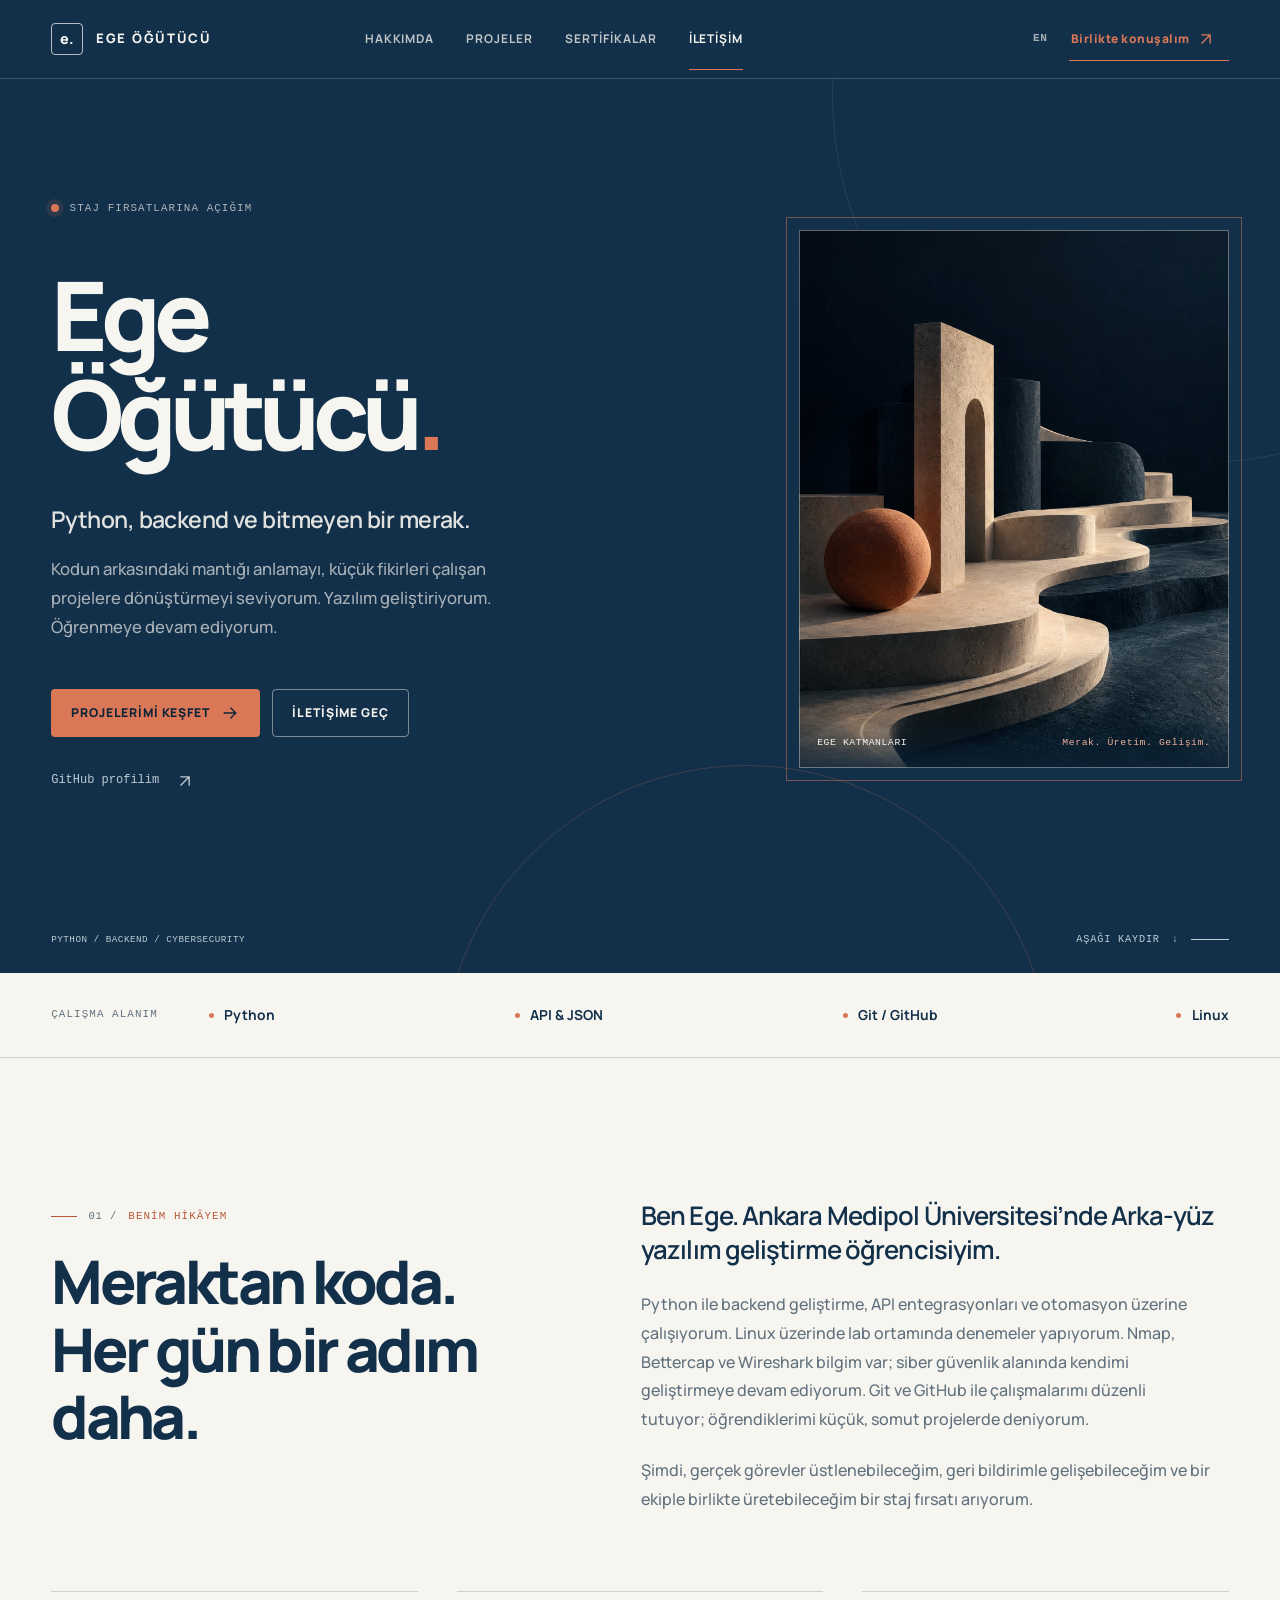
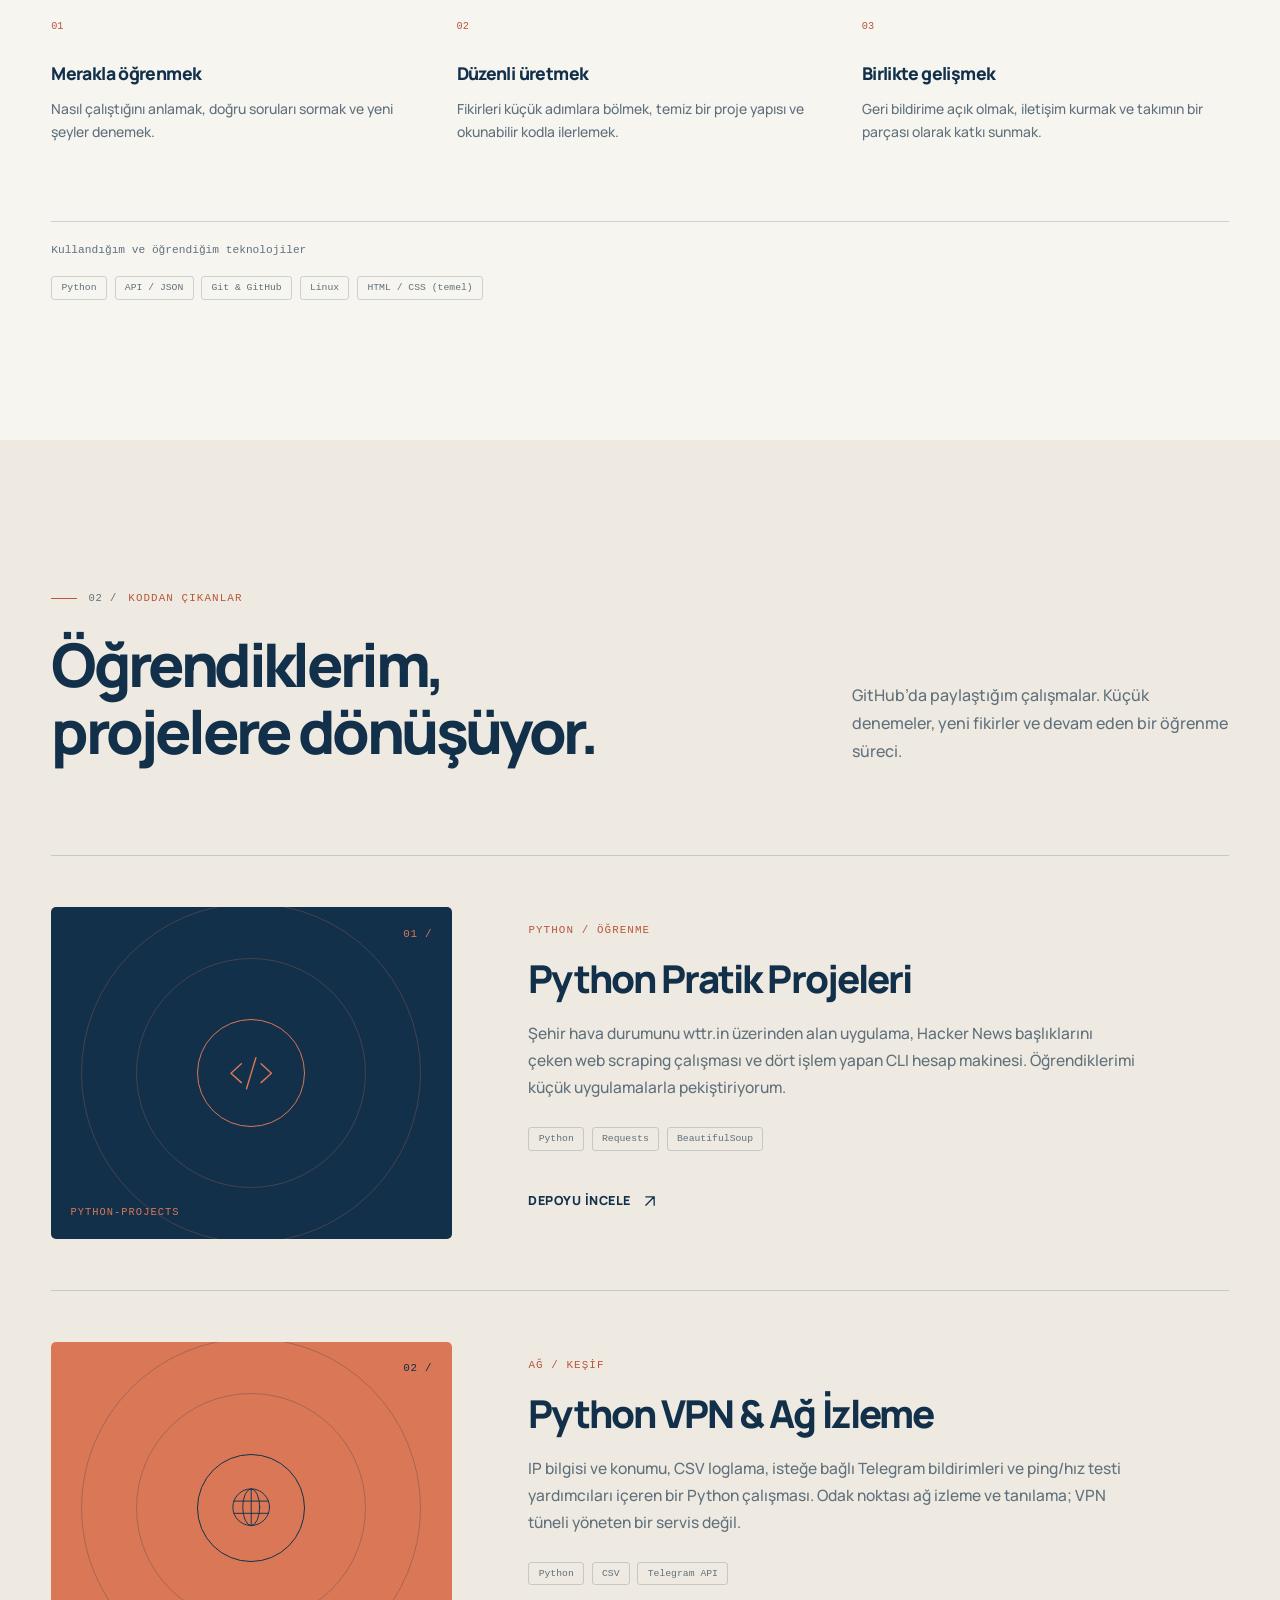
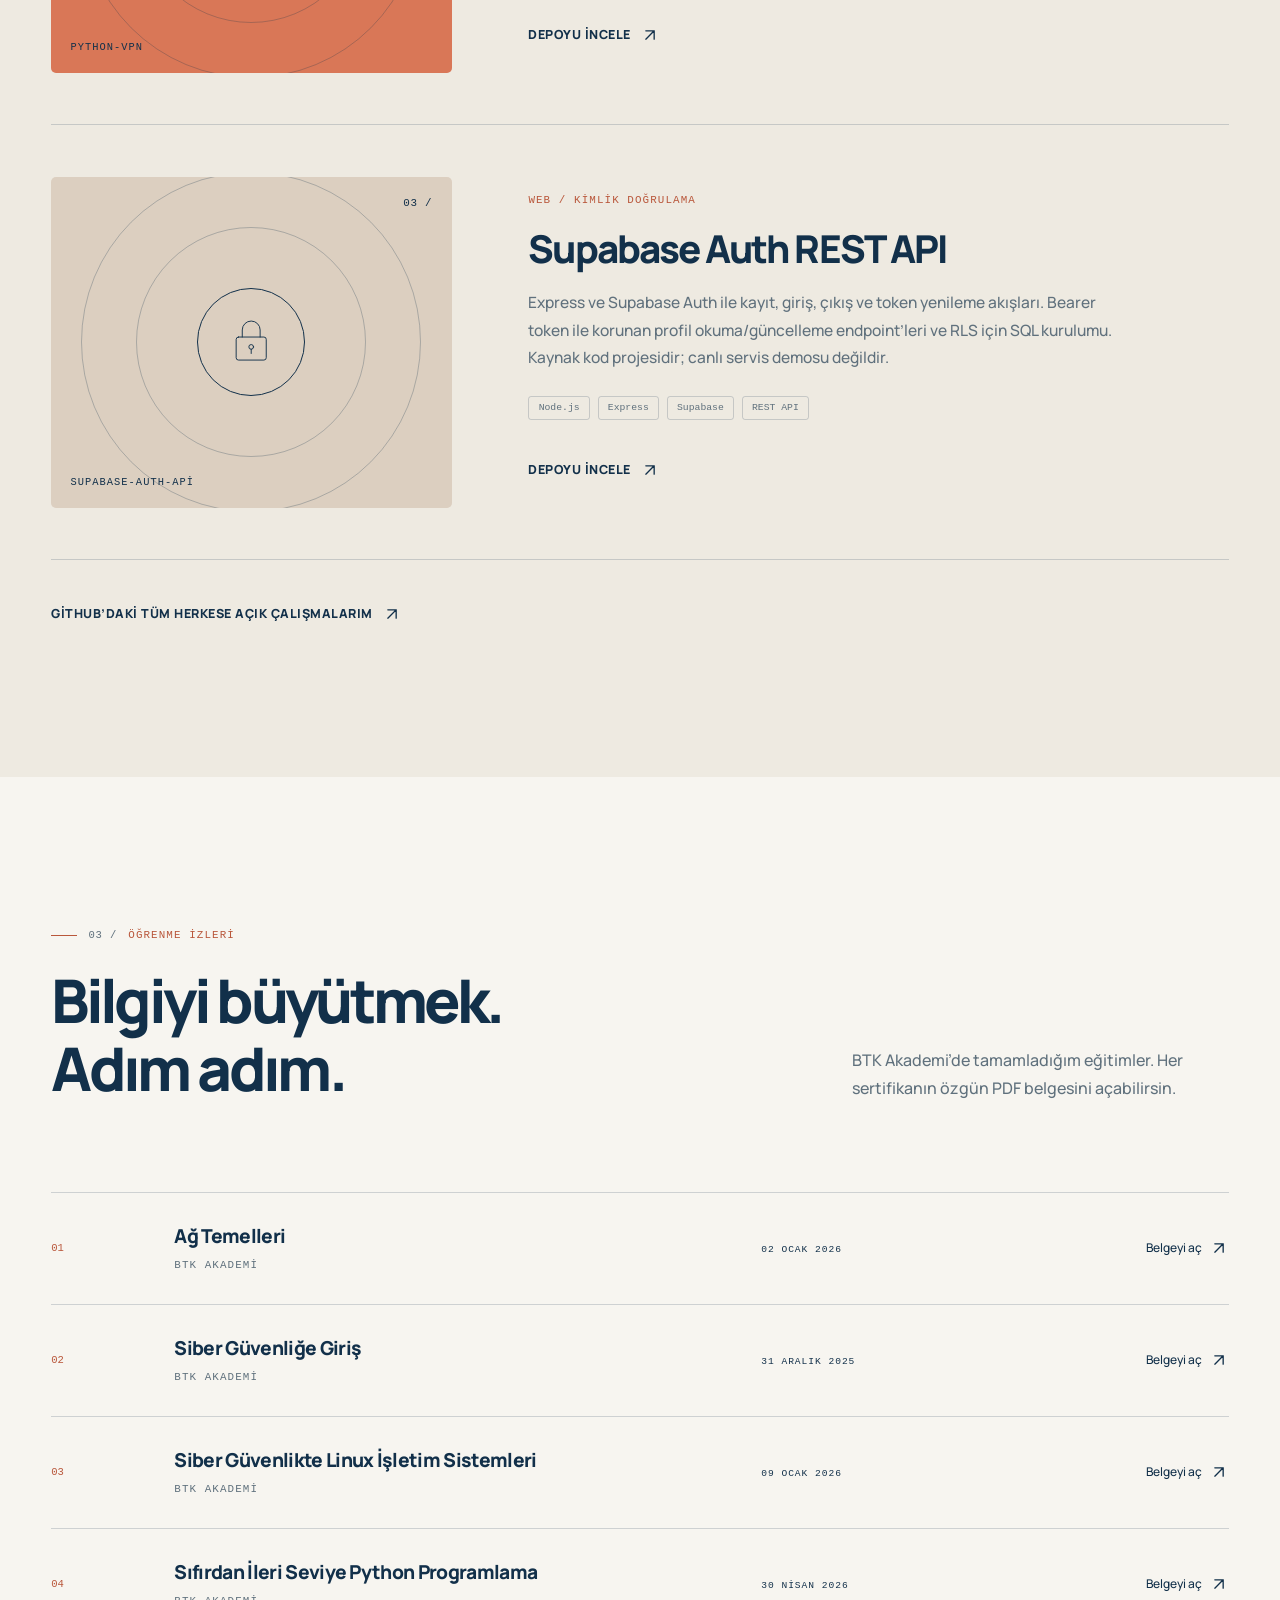
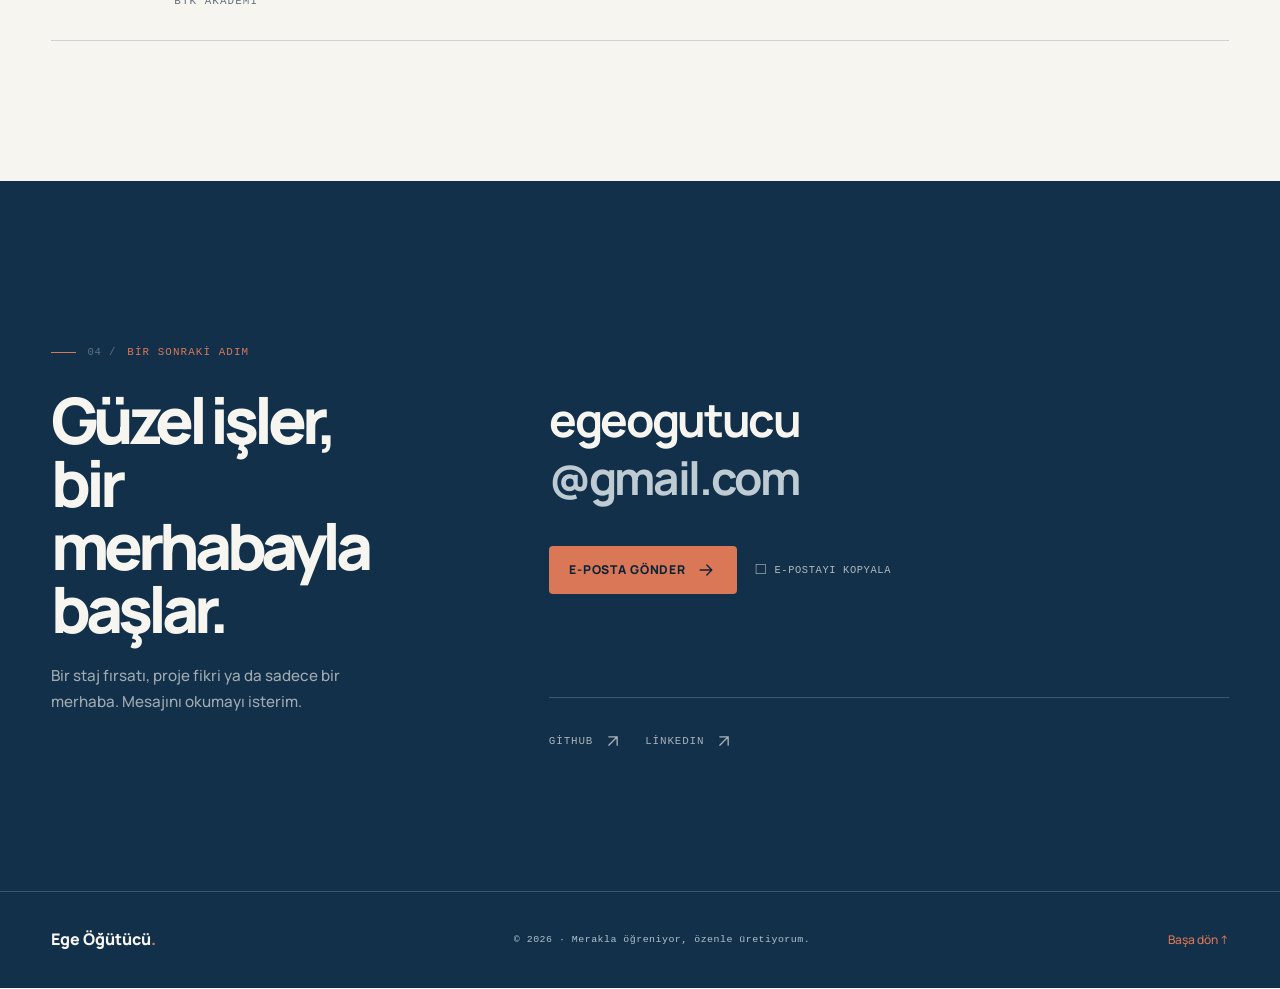
==== commit 5035d79b: "Update education wording and Linux cybersecurity lab experience" ====
--- a/index.html
+++ b/index.html
@@ -30,7 +30,7 @@
   <link rel="manifest" href="site.webmanifest">
   <link rel="preload" href="assets/manrope-800.woff2" as="font" type="font/woff2" crossorigin>
   <link rel="stylesheet" href="style.css?v=ege-layers-1">
-  <script type="application/ld+json">{"@context": "https://schema.org", "@type": "Person", "name": "Ege Öğütücü", "url": "https://www.egeogutucu.com/", "sameAs": ["https://github.com/Egeogutucu26", "https://www.linkedin.com/in/ege-%C3%B6%C4%9F%C3%BCt%C3%BCc%C3%BC-393560169"], "description": "Ben Ege. Ankara Medipol Üniversitesi’nde arka uç yazılım geliştirme öğrencisiyim."}</script>
+  <script type="application/ld+json">{"@context": "https://schema.org", "@type": "Person", "name": "Ege Öğütücü", "url": "https://www.egeogutucu.com/", "sameAs": ["https://github.com/Egeogutucu26", "https://www.linkedin.com/in/ege-%C3%B6%C4%9F%C3%BCt%C3%BCc%C3%BC-393560169"], "description": "Ben Ege. Ankara Medipol Üniversitesi’nde Arka-yüz yazılım geliştirme öğrencisiyim."}</script>
   <script src="site.js?v=ege-layers-1" defer></script>
 </head>
 <body id="top">
@@ -61,7 +61,7 @@
     <div class="tech-strip"><div class="container tech-strip-inner"><span class="strip-label">ÇALIŞMA ALANIM</span><div class="tech-items"><span>Python</span><span>API &amp; JSON</span><span>Git / GitHub</span><span>Linux</span></div></div></div>
     <section class="section about-section" id="about" aria-labelledby="about-title">
       <div class="container">
-        <div class="about-layout"><div><p class="section-kicker"><span class="section-number">01 /</span> BENİM HİKÂYEM</p><h2 id="about-title">Meraktan koda.<br>Her gün bir adım daha.</h2></div><div class="about-copy"><p class="about-lead">Ben Ege. Ankara Medipol Üniversitesi’nde arka uç yazılım geliştirme öğrencisiyim.</p><p>Python ile backend geliştirme, API entegrasyonları ve otomasyon üzerine çalışıyorum. Siber güvenlik ve Linux da öğrenme yolculuğumun bir parçası. Git ve GitHub ile çalışmalarımı düzenli tutuyor; öğrendiklerimi küçük, somut projelerde deniyorum.</p><p>Şimdi, gerçek görevler üstlenebileceğim, geri bildirimle gelişebileceğim ve bir ekiple birlikte üretebileceğim bir staj fırsatı arıyorum.</p></div></div>
+        <div class="about-layout"><div><p class="section-kicker"><span class="section-number">01 /</span> BENİM HİKÂYEM</p><h2 id="about-title">Meraktan koda.<br>Her gün bir adım daha.</h2></div><div class="about-copy"><p class="about-lead">Ben Ege. Ankara Medipol Üniversitesi’nde Arka-yüz yazılım geliştirme öğrencisiyim.</p><p>Python ile backend geliştirme, API entegrasyonları ve otomasyon üzerine çalışıyorum. Linux üzerinde lab ortamında denemeler yapıyorum. Nmap, Bettercap ve Wireshark bilgim var; siber güvenlik alanında kendimi geliştirmeye devam ediyorum. Git ve GitHub ile çalışmalarımı düzenli tutuyor; öğrendiklerimi küçük, somut projelerde deniyorum.</p><p>Şimdi, gerçek görevler üstlenebileceğim, geri bildirimle gelişebileceğim ve bir ekiple birlikte üretebileceğim bir staj fırsatı arıyorum.</p></div></div>
         <div class="about-values"><div class="value-item"><span class="value-index">01</span><h3>Merakla öğrenmek</h3><p>Nasıl çalıştığını anlamak, doğru soruları sormak ve yeni şeyler denemek.</p></div><div class="value-item"><span class="value-index">02</span><h3>Düzenli üretmek</h3><p>Fikirleri küçük adımlara bölmek, temiz bir proje yapısı ve okunabilir kodla ilerlemek.</p></div><div class="value-item"><span class="value-index">03</span><h3>Birlikte gelişmek</h3><p>Geri bildirime açık olmak, iletişim kurmak ve takımın bir parçası olarak katkı sunmak.</p></div></div>
         <div class="skills-line"><p>Kullandığım ve öğrendiğim teknolojiler</p><div class="tags"><span>Python</span><span>API / JSON</span><span>Git &amp; GitHub</span><span>Linux</span><span>HTML / CSS (temel)</span></div></div>
       </div>
